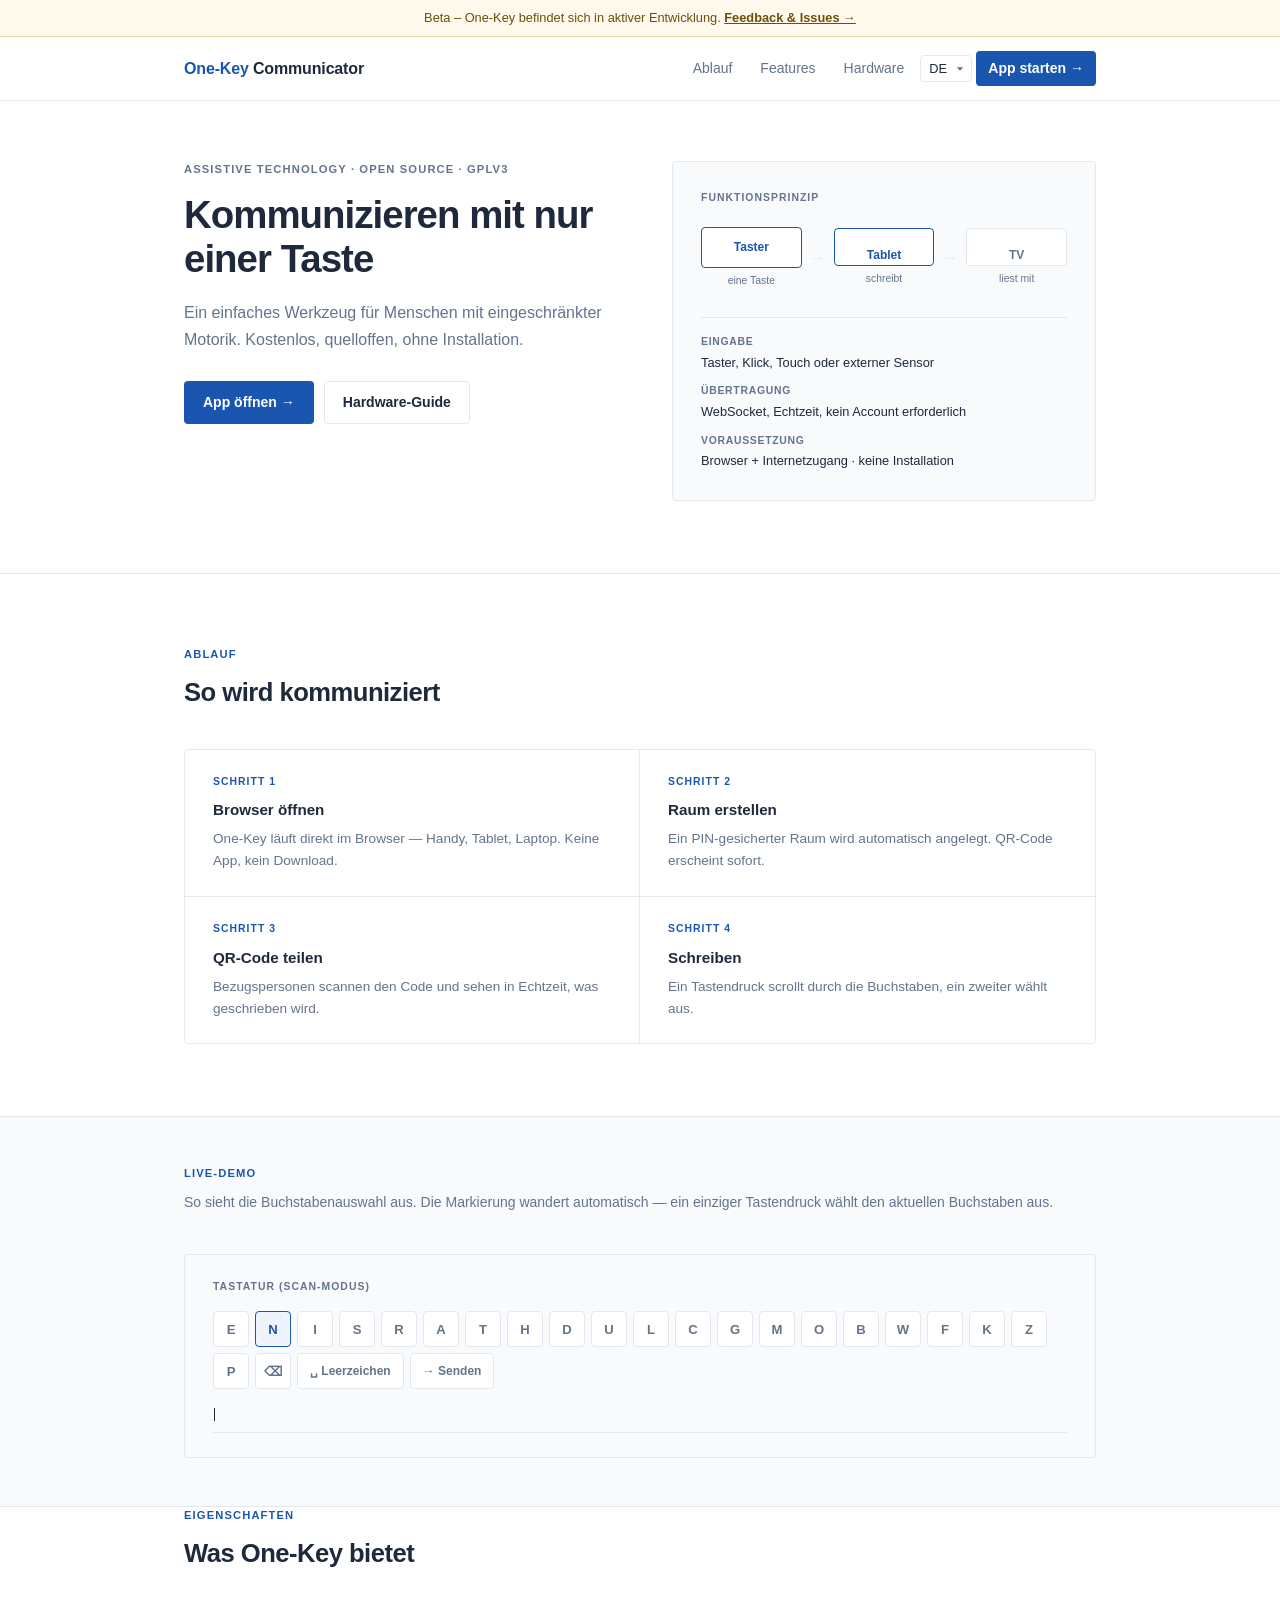
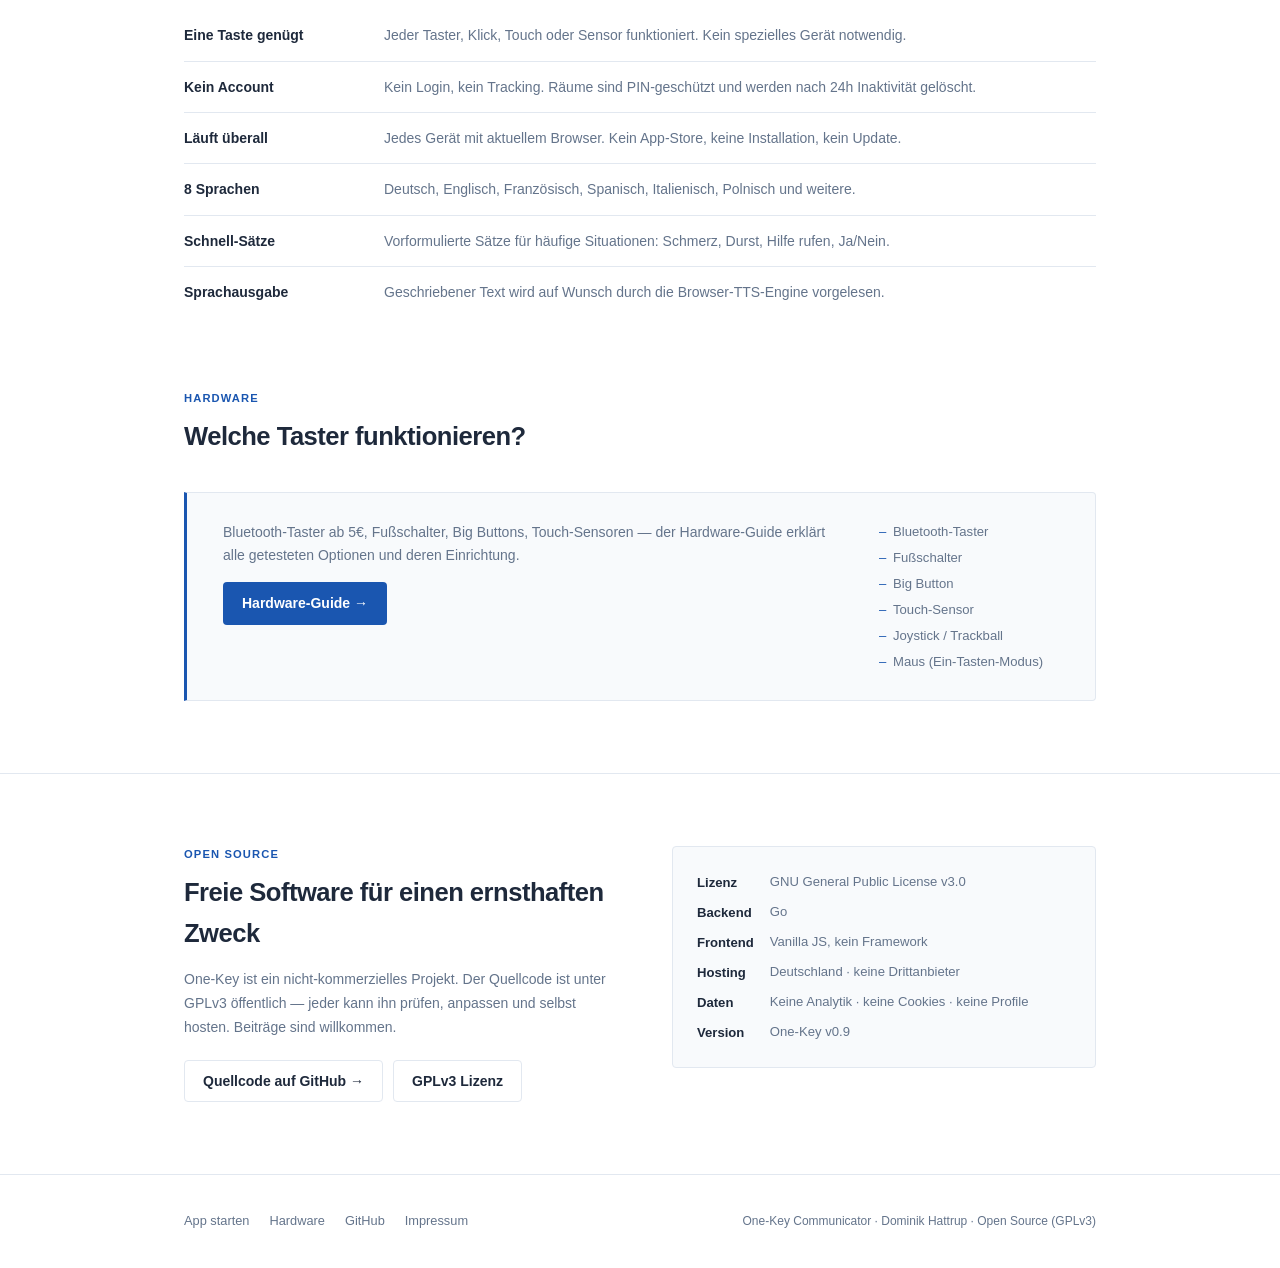
==== web/landing/index.html @ ca1ca75e "landing: add cycling device nodes in schematic + scan keyboard demo animation" ====
<!DOCTYPE html>
<html lang="de">
<head>
    <meta charset="UTF-8">
    <meta name="viewport" content="width=device-width, initial-scale=1.0">
    <title>One-Key Communicator — Kommunizieren mit einer Taste</title>
    <meta name="description" content="Kostenloses, quelloffenes Kommunikationstool für Menschen mit eingeschränkter Motorik. Keine Installation, kein Account — einfach öffnen und schreiben.">
    <link rel="icon" href="data:image/svg+xml,<svg xmlns='http://www.w3.org/2000/svg' viewBox='0 0 100 100'><text y='.9em' font-size='90'>⌨️</text></svg>">
    <style>
        * { margin: 0; padding: 0; box-sizing: border-box; }

        :root {
            --primary: #1a56b0;
            --text: #1e293b;
            --text-light: #64748b;
            --bg: #ffffff;
            --bg-soft: #f8fafc;
            --border: #e2e8f0;
            --radius: 4px;
        }

        body {
            font-family: -apple-system, BlinkMacSystemFont, "Segoe UI", Roboto, sans-serif;
            color: var(--text);
            background: var(--bg);
            line-height: 1.6;
            overflow-x: hidden;
        }

        .container {
            max-width: 960px;
            margin: 0 auto;
            padding: 0 24px;
        }

        /* ── Header ─────────────────────────────── */
        header {
            padding: 14px 0;
            border-bottom: 1px solid var(--border);
        }
        header .container {
            display: flex;
            justify-content: space-between;
            align-items: center;
        }
        .logo {
            font-size: 1rem;
            font-weight: 700;
            color: var(--text);
            text-decoration: none;
            letter-spacing: -0.01em;
        }
        .logo strong { color: var(--primary); }
        nav {
            display: flex;
            align-items: center;
            gap: 4px;
        }
        nav a {
            color: var(--text-light);
            text-decoration: none;
            padding: 6px 12px;
            font-size: 0.875rem;
            border-radius: var(--radius);
        }
        nav a:hover { color: var(--primary); }
        .nav-cta {
            background: var(--primary);
            color: white !important;
            font-weight: 600;
        }
        .nav-cta:hover { background: #1447a0; }

        /* ── Beta notice ─────────────────────────── */
        .beta-notice {
            background: #fef9ec;
            border-bottom: 1px solid #e8d5a0;
            padding: 8px 0;
            font-size: 0.8rem;
            color: #6b4f0a;
            text-align: center;
        }
        .beta-notice a { color: #6b4f0a; font-weight: 600; }

        /* ── Shared section elements ─────────────── */
        .section-label {
            font-size: 0.7rem;
            font-weight: 700;
            letter-spacing: 0.1em;
            text-transform: uppercase;
            color: var(--primary);
            margin-bottom: 8px;
        }
        .section-title {
            font-size: 1.6rem;
            font-weight: 700;
            letter-spacing: -0.02em;
            margin-bottom: 36px;
            color: var(--text);
        }
        .btn {
            display: inline-flex;
            align-items: center;
            gap: 6px;
            padding: 9px 18px;
            border-radius: var(--radius);
            text-decoration: none;
            font-size: 0.875rem;
            font-weight: 600;
            border: 1px solid transparent;
        }
        .btn-primary {
            background: var(--primary);
            color: white;
        }
        .btn-primary:hover { background: #1447a0; }
        .btn-secondary {
            color: var(--text);
            border-color: var(--border);
            background: var(--bg);
        }
        .btn-secondary:hover { border-color: var(--primary); color: var(--primary); }

        /* ── Hero ────────────────────────────────── */
        .hero {
            padding: 60px 0 72px;
            border-bottom: 1px solid var(--border);
        }
        .hero-layout {
            display: grid;
            grid-template-columns: 1fr 1fr;
            gap: 64px;
            align-items: start;
        }
        .hero-eyebrow {
            font-size: 0.7rem;
            font-weight: 700;
            letter-spacing: 0.1em;
            text-transform: uppercase;
            color: var(--text-light);
            margin-bottom: 14px;
        }
        .hero h1 {
            font-size: 2.4rem;
            font-weight: 700;
            line-height: 1.15;
            margin-bottom: 18px;
            letter-spacing: -0.025em;
            color: var(--text);
        }
        .hero p {
            font-size: 1rem;
            color: var(--text-light);
            margin-bottom: 28px;
            line-height: 1.7;
        }
        .hero-buttons {
            display: flex;
            gap: 10px;
            flex-wrap: wrap;
        }

        /* Schematic panel */
        .schematic {
            background: var(--bg-soft);
            border: 1px solid var(--border);
            border-radius: var(--radius);
            padding: 28px;
        }
        .schematic-title {
            font-size: 0.65rem;
            font-weight: 700;
            letter-spacing: 0.1em;
            text-transform: uppercase;
            color: var(--text-light);
            margin-bottom: 20px;
        }
        .schematic-flow {
            display: flex;
            align-items: center;
            gap: 8px;
            margin-bottom: 28px;
        }
        .schematic-node {
            flex: 1;
            text-align: center;
        }
        .schematic-box {
            border: 1px solid var(--border);
            border-radius: var(--radius);
            padding: 10px 6px;
            background: white;
            font-size: 0.75rem;
            font-weight: 600;
            color: var(--text-light);
        }
        .schematic-box.hi {
            border-color: var(--primary);
            color: var(--primary);
        }
        .schematic-sub {
            margin-top: 5px;
            font-size: 0.65rem;
            color: var(--text-light);
        }
        .schematic-arrow {
            color: var(--border);
            font-size: 1rem;
            flex-shrink: 0;
        }
        .schematic-spec {
            border-top: 1px solid var(--border);
            padding-top: 16px;
        }
        .schematic-spec dt {
            font-size: 0.65rem;
            font-weight: 700;
            text-transform: uppercase;
            letter-spacing: 0.07em;
            color: var(--text-light);
            margin-top: 10px;
        }
        .schematic-spec dt:first-child { margin-top: 0; }
        .schematic-spec dd {
            font-size: 0.8rem;
            color: var(--text);
            margin-top: 2px;
        }

        /* ── How it works ────────────────────────── */
        .how {
            padding: 72px 0;
            border-bottom: 1px solid var(--border);
        }
        .steps-list {
            border: 1px solid var(--border);
            border-radius: var(--radius);
            overflow: hidden;
            display: grid;
            grid-template-columns: 1fr 1fr;
        }
        .step-item {
            padding: 24px 28px;
            border-right: 1px solid var(--border);
            border-bottom: 1px solid var(--border);
        }
        .step-item:nth-child(2n) { border-right: none; }
        .step-item:nth-last-child(-n+2) { border-bottom: none; }
        .step-num {
            font-size: 0.65rem;
            font-weight: 700;
            letter-spacing: 0.1em;
            text-transform: uppercase;
            color: var(--primary);
            margin-bottom: 8px;
        }
        .step-item h3 {
            font-size: 0.95rem;
            font-weight: 700;
            margin-bottom: 6px;
        }
        .step-item p {
            font-size: 0.85rem;
            color: var(--text-light);
            line-height: 1.6;
        }

        /* ── Features ────────────────────────────── */
        .features {
            padding: 72px 0;
            border-bottom: 1px solid var(--border);
            background: var(--bg-soft);
        }
        .features-table {
            width: 100%;
            border-collapse: collapse;
            font-size: 0.875rem;
        }
        .features-table tr { border-bottom: 1px solid var(--border); }
        .features-table tr:last-child { border-bottom: none; }
        .features-table td {
            padding: 14px 0;
            vertical-align: top;
        }
        .features-table td:first-child {
            font-weight: 600;
            color: var(--text);
            width: 200px;
            padding-right: 24px;
        }
        .features-table td:last-child { color: var(--text-light); }

        /* ── Hardware ────────────────────────────── */
        .hardware-cta {
            padding: 72px 0;
            border-bottom: 1px solid var(--border);
        }
        .hardware-card {
            background: var(--bg-soft);
            border: 1px solid var(--border);
            border-left: 3px solid var(--primary);
            border-radius: 0 var(--radius) var(--radius) 0;
            padding: 28px 36px;
            display: flex;
            align-items: flex-start;
            gap: 48px;
        }
        .hardware-content { flex: 1; }
        .hardware-content p {
            color: var(--text-light);
            font-size: 0.875rem;
            margin-bottom: 16px;
            line-height: 1.6;
        }
        .hardware-devices {
            display: flex;
            flex-direction: column;
            gap: 5px;
            min-width: 180px;
        }
        .hardware-device-item {
            font-size: 0.82rem;
            color: var(--text-light);
            padding-left: 14px;
            position: relative;
        }
        .hardware-device-item::before {
            content: '–';
            position: absolute;
            left: 0;
            color: var(--primary);
        }

        /* ── OSS ─────────────────────────────────── */
        .oss {
            padding: 72px 0;
            border-bottom: 1px solid var(--border);
        }
        .oss-layout {
            display: grid;
            grid-template-columns: 1fr 1fr;
            gap: 64px;
            align-items: start;
        }
        .oss h2 {
            font-size: 1.6rem;
            font-weight: 700;
            letter-spacing: -0.02em;
            margin-bottom: 14px;
        }
        .oss p {
            color: var(--text-light);
            font-size: 0.875rem;
            line-height: 1.7;
            margin-bottom: 20px;
        }
        .oss-links { display: flex; gap: 10px; flex-wrap: wrap; }
        .oss-spec {
            background: var(--bg-soft);
            border: 1px solid var(--border);
            border-radius: var(--radius);
            padding: 24px;
        }
        .oss-spec dl {
            display: grid;
            grid-template-columns: auto 1fr;
            gap: 8px 16px;
            font-size: 0.82rem;
        }
        .oss-spec dt {
            font-weight: 600;
            color: var(--text);
            padding-top: 1px;
        }
        .oss-spec dd { color: var(--text-light); }
        .oss-spec dd a { color: var(--primary); text-decoration: none; }

        /* ── Footer ──────────────────────────────── */
        footer {
            padding: 36px 0;
        }
        .footer-content {
            display: flex;
            justify-content: space-between;
            align-items: center;
            flex-wrap: wrap;
            gap: 16px;
        }
        .footer-links { display: flex; gap: 20px; flex-wrap: wrap; }
        .footer-links a {
            color: var(--text-light);
            text-decoration: none;
            font-size: 0.8rem;
        }
        .footer-links a:hover { color: var(--primary); }
        .footer-copy {
            color: var(--text-light);
            font-size: 0.75rem;
        }

        /* ── Lang select ─────────────────────────── */
        .lang-select select {
            appearance: none;
            background: transparent;
            border: 1px solid var(--border);
            padding: 5px 24px 5px 8px;
            border-radius: var(--radius);
            font-size: 0.8rem;
            color: var(--text);
            cursor: pointer;
            background-image: url("data:image/svg+xml,%3Csvg xmlns='http://www.w3.org/2000/svg' width='10' height='10' viewBox='0 0 12 12'%3E%3Cpath fill='%2364748b' d='M2 4l4 4 4-4'/%3E%3C/svg%3E");
            background-repeat: no-repeat;
            background-position: right 6px center;
        }

        /* ── Responsive ──────────────────────────── */
        @media (max-width: 768px) {
            .hero-layout { grid-template-columns: 1fr; gap: 36px; }
            .hero h1 { font-size: 1.9rem; }
            .steps-list { grid-template-columns: 1fr; }
            .step-item { border-right: none !important; border-bottom: 1px solid var(--border) !important; }
            .step-item:last-child { border-bottom: none !important; }
            .oss-layout { grid-template-columns: 1fr; gap: 32px; }
            .hardware-card { flex-direction: column; gap: 20px; }
            nav a:not(.nav-cta) { display: none; }
            .lang-select { display: none; }
        }
        @media (max-width: 480px) {
            .hero h1 { font-size: 1.6rem; }
            .section-title { font-size: 1.3rem; }
            .container { padding: 0 16px; }
            .footer-content { flex-direction: column; align-items: flex-start; }
            .features-table td:first-child { width: 140px; }
        }
        /* ── Schematic cycling nodes ─────────────── */
        .schematic-cycle {
            position: relative;
            overflow: hidden;
        }
        .schematic-cycle-track {
            display: flex;
            flex-direction: column;
            /* shifted by JS */
            transition: transform 0.35s cubic-bezier(0.4, 0, 0.2, 1);
        }
        .schematic-cycle-item {
            padding: 10px 6px;
            font-size: 0.75rem;
            font-weight: 600;
            white-space: nowrap;
            text-align: center;
            line-height: 1;
        }

        /* ── Scan demo ───────────────────────────── */
        .scan-demo {
            margin-top: 40px;
            border: 1px solid var(--border);
            border-radius: var(--radius);
            background: var(--bg-soft);
            padding: 24px 28px;
        }
        .scan-demo-label {
            font-size: 0.65rem;
            font-weight: 700;
            letter-spacing: 0.1em;
            text-transform: uppercase;
            color: var(--text-light);
            margin-bottom: 16px;
        }
        .scan-demo-keyboard {
            display: flex;
            gap: 6px;
            flex-wrap: wrap;
            margin-bottom: 14px;
        }
        .sdk {
            border: 1px solid var(--border);
            border-radius: var(--radius);
            width: 36px;
            height: 36px;
            display: flex;
            align-items: center;
            justify-content: center;
            font-size: 0.82rem;
            font-weight: 600;
            color: var(--text-light);
            background: white;
            transition: border-color 0.15s, color 0.15s, background 0.15s;
        }
        .sdk.active {
            border-color: var(--primary);
            color: var(--primary);
            background: #eef3fc;
        }
        .sdk.selected {
            border-color: var(--primary);
            background: var(--primary);
            color: white;
        }
        .sdk.wide {
            width: auto;
            padding: 0 12px;
            font-size: 0.75rem;
        }
        .scan-demo-output {
            font-family: "SF Mono", "Fira Code", monospace;
            font-size: 0.9rem;
            color: var(--text);
            min-height: 1.4em;
            border-bottom: 1px solid var(--border);
            padding-bottom: 6px;
        }
        .scan-cursor {
            display: inline-block;
            width: 1px;
            height: 0.9em;
            background: var(--text);
            margin-left: 1px;
            vertical-align: middle;
            animation: blink 1s step-end infinite;
        }
        @keyframes blink {
            0%, 100% { opacity: 1; }
            50% { opacity: 0; }
        }

        @media (prefers-reduced-motion: reduce) {
            *, *::before, *::after {
                animation-duration: 0.01ms !important;
                animation-iteration-count: 1 !important;
                transition-duration: 0.01ms !important;
            }
            .schematic-cycle-track { transition: none; }
        }
    </style>
</head>
<body>

<div class="beta-notice">
    Beta &ndash; One-Key befindet sich in aktiver Entwicklung. <a href="https://github.com/httrp/one-key-communicator/issues" target="_blank">Feedback &amp; Issues →</a>
</div>

<header>
    <div class="container">
        <a href="/" class="logo"><strong>One-Key</strong> Communicator</a>
        <nav>
            <a href="#how">Ablauf</a>
            <a href="#features">Features</a>
            <a href="/hardware">Hardware</a>
            <div class="lang-select">
                <select id="langSwitch" onchange="switchLang(this.value)">
                    <option value="de" selected>DE</option>
                    <option value="en">EN</option>
                    <option value="fr">FR</option>
                    <option value="es">ES</option>
                </select>
            </div>
            <a href="/app" class="nav-cta">App starten →</a>
        </nav>
    </div>
</header>

<section class="hero">
    <div class="container">
        <div class="hero-layout">
            <div>
                <div class="hero-eyebrow">Assistive Technology · Open Source · GPLv3</div>
                <h1 data-i18n="hero_title">Kommunizieren mit nur einer Taste</h1>
                <p data-i18n="hero_subtitle">Ein einfaches Werkzeug für Menschen mit eingeschränkter Motorik. Kostenlos, quelloffen, ohne Installation.</p>
                <div class="hero-buttons">
                    <a href="/app" class="btn btn-primary" data-i18n="hero_cta">App öffnen →</a>
                    <a href="/hardware" class="btn btn-secondary" data-i18n="hero_hardware">Hardware-Guide</a>
                </div>
            </div>
            <div class="schematic" aria-hidden="true">
                <div class="schematic-title">Funktionsprinzip</div>
                <div class="schematic-flow">
                    <div class="schematic-node">
                        <div class="schematic-box hi">Taster</div>
                        <div class="schematic-sub">eine Taste</div>
                    </div>
                    <div class="schematic-arrow">→</div>
                    <div class="schematic-node">
                        <!-- cycles: Tablet / Handy / Laptop / PC -->
                        <div class="schematic-box hi schematic-cycle" id="nodeWriter" style="height:38px;">
                            <div class="schematic-cycle-track" id="trackWriter">
                                <div class="schematic-cycle-item">Tablet</div>
                                <div class="schematic-cycle-item">Handy</div>
                                <div class="schematic-cycle-item">Laptop</div>
                                <div class="schematic-cycle-item">PC</div>
                            </div>
                        </div>
                        <div class="schematic-sub">schreibt</div>
                    </div>
                    <div class="schematic-arrow">&rarr;</div>
                    <div class="schematic-node">
                        <!-- cycles: TV / Laptop / Handy / Tablet -->
                        <div class="schematic-box schematic-cycle" id="nodeReader" style="height:38px;">
                            <div class="schematic-cycle-track" id="trackReader">
                                <div class="schematic-cycle-item">TV</div>
                                <div class="schematic-cycle-item">Laptop</div>
                                <div class="schematic-cycle-item">Handy</div>
                                <div class="schematic-cycle-item">Tablet</div>
                            </div>
                        </div>
                        <div class="schematic-sub">liest mit</div>
                    </div>
                </div>
                <dl class="schematic-spec">
                    <dt>Eingabe</dt>
                    <dd>Taster, Klick, Touch oder externer Sensor</dd>
                    <dt>Übertragung</dt>
                    <dd>WebSocket, Echtzeit, kein Account erforderlich</dd>
                    <dt>Voraussetzung</dt>
                    <dd>Browser + Internetzugang · keine Installation</dd>
                </dl>
            </div>
        </div>
    </div>
</section>

<section class="how" id="how">
    <div class="container">
        <div class="section-label">Ablauf</div>
        <h2 class="section-title" data-i18n="how_title">So wird kommuniziert</h2>
        <div class="steps-list">
            <div class="step-item">
                <div class="step-num">Schritt 1</div>
                <h3 data-i18n="step1_title">Browser öffnen</h3>
                <p data-i18n="step1_text">One-Key läuft direkt im Browser — Handy, Tablet, Laptop. Keine App, kein Download.</p>
            </div>
            <div class="step-item">
                <div class="step-num">Schritt 2</div>
                <h3 data-i18n="step2_title">Raum erstellen</h3>
                <p data-i18n="step2_text">Ein PIN-gesicherter Raum wird automatisch angelegt. QR-Code erscheint sofort.</p>
            </div>
            <div class="step-item">
                <div class="step-num">Schritt 3</div>
                <h3 data-i18n="step3_title">QR-Code teilen</h3>
                <p data-i18n="step3_text">Bezugspersonen scannen den Code und sehen in Echtzeit, was geschrieben wird.</p>
            </div>
            <div class="step-item">
                <div class="step-num">Schritt 4</div>
                <h3 data-i18n="step4_title">Schreiben</h3>
                <p data-i18n="step4_text">Ein Tastendruck scrollt durch die Buchstaben, ein zweiter wählt aus.</p>
            </div>
        </div>
    </div>
</section>

<!-- Scan demo -->
<section style="background: var(--bg-soft); border-bottom: 1px solid var(--border); padding: 48px 0;">
    <div class="container">
        <div class="section-label">Live-Demo</div>
        <p style="font-size:0.875rem; color:var(--text-light); margin-bottom:20px;">So sieht die Buchstabenauswahl aus. Die Markierung wandert automatisch &mdash; ein einziger Tastendruck w&auml;hlt den aktuellen Buchstaben aus.</p>
        <div class="scan-demo">
            <div class="scan-demo-label">Tastatur (Scan-Modus)</div>
            <div class="scan-demo-keyboard" id="demoKeyboard"></div>
            <div class="scan-demo-output" id="demoOutput"><span class="scan-cursor"></span></div>
        </div>
    </div>
</section>
    <div class="container">
        <div class="section-label">Eigenschaften</div>
        <h2 class="section-title" data-i18n="features_title">Was One-Key bietet</h2>
        <table class="features-table">
            <tbody>
                <tr>
                    <td data-i18n="f1_title">Eine Taste genügt</td>
                    <td data-i18n="f1_text">Jeder Taster, Klick, Touch oder Sensor funktioniert. Kein spezielles Gerät notwendig.</td>
                </tr>
                <tr>
                    <td data-i18n="f3_title">Kein Account</td>
                    <td data-i18n="f3_text">Kein Login, kein Tracking. Räume sind PIN-geschützt und werden nach 24h Inaktivität gelöscht.</td>
                </tr>
                <tr>
                    <td data-i18n="f2_title">Läuft überall</td>
                    <td data-i18n="f2_text">Jedes Gerät mit aktuellem Browser. Kein App-Store, keine Installation, kein Update.</td>
                </tr>
                <tr>
                    <td data-i18n="f4_title">8 Sprachen</td>
                    <td data-i18n="f4_text">Deutsch, Englisch, Französisch, Spanisch, Italienisch, Polnisch und weitere.</td>
                </tr>
                <tr>
                    <td data-i18n="f5_title">Schnell-Sätze</td>
                    <td data-i18n="f5_text">Vorformulierte Sätze für häufige Situationen: Schmerz, Durst, Hilfe rufen, Ja/Nein.</td>
                </tr>
                <tr>
                    <td data-i18n="f6_title">Sprachausgabe</td>
                    <td data-i18n="f6_text">Geschriebener Text wird auf Wunsch durch die Browser-TTS-Engine vorgelesen.</td>
                </tr>
            </tbody>
        </table>
    </div>
</section>

<section class="hardware-cta">
    <div class="container">
        <div class="section-label">Hardware</div>
        <h2 class="section-title" data-i18n="hw_title">Welche Taster funktionieren?</h2>
        <div class="hardware-card">
            <div class="hardware-content">
                <p data-i18n="hw_text">Bluetooth-Taster ab 5€, Fußschalter, Big Buttons, Touch-Sensoren — der Hardware-Guide erklärt alle getesteten Optionen und deren Einrichtung.</p>
                <a href="/hardware" class="btn btn-primary" data-i18n="hw_cta">Hardware-Guide →</a>
            </div>
            <div class="hardware-devices" aria-hidden="true">
                <div class="hardware-device-item">Bluetooth-Taster</div>
                <div class="hardware-device-item">Fußschalter</div>
                <div class="hardware-device-item">Big Button</div>
                <div class="hardware-device-item">Touch-Sensor</div>
                <div class="hardware-device-item">Joystick / Trackball</div>
                <div class="hardware-device-item">Maus (Ein-Tasten-Modus)</div>
            </div>
        </div>
    </div>
</section>

<section class="oss">
    <div class="container">
        <div class="oss-layout">
            <div>
                <div class="section-label">Open Source</div>
                <h2>Freie Software für einen ernsthaften Zweck</h2>
                <p data-i18n="oss_text">One-Key ist ein nicht-kommerzielles Projekt. Der Quellcode ist unter GPLv3 öffentlich — jeder kann ihn prüfen, anpassen und selbst hosten. Beiträge sind willkommen.</p>
                <div class="oss-links">
                    <a href="https://github.com/httrp/one-key-communicator" target="_blank" class="btn btn-secondary">Quellcode auf GitHub →</a>
                    <a href="https://github.com/httrp/one-key-communicator/blob/main/LICENSE" target="_blank" class="btn btn-secondary">GPLv3 Lizenz</a>
                </div>
            </div>
            <div class="oss-spec">
                <dl>
                    <dt>Lizenz</dt>
                    <dd>GNU General Public License v3.0</dd>
                    <dt>Backend</dt>
                    <dd>Go</dd>
                    <dt>Frontend</dt>
                    <dd>Vanilla JS, kein Framework</dd>
                    <dt>Hosting</dt>
                    <dd>Deutschland · keine Drittanbieter</dd>
                    <dt>Daten</dt>
                    <dd>Keine Analytik · keine Cookies · keine Profile</dd>
                    <dt>Version</dt>
                    <dd id="version-footer">One-Key v0.9</dd>
                </dl>
            </div>
        </div>
    </div>
</section>

<footer>
    <div class="container">
        <div class="footer-content">
            <div class="footer-links">
                <a href="/app">App starten</a>
                <a href="/hardware">Hardware</a>
                <a href="https://github.com/httrp/one-key-communicator" target="_blank">GitHub</a>
                <a href="/impressum">Impressum</a>
            </div>
            <div class="footer-copy">
                One-Key Communicator · Dominik Hattrup · Open Source (GPLv3)
            </div>
        </div>
    </div>
</footer>

<script>
// ── Translations ────────────────────────────────────────────────────────────
const translations = {
    de: {},
    en: {
        hero_title: "Communicate with just one key",
        hero_subtitle: "A simple tool for people with limited mobility. Free, open source, no installation required.",
        hero_cta: "Open app →",
        hero_hardware: "Hardware Guide",
        how_title: "How communication works",
        step1_title: "Open browser", step1_text: "One-Key runs directly in the browser — phone, tablet, laptop. No app, no download.",
        step2_title: "Create room", step2_text: "A PIN-secured room is created automatically. QR code appears immediately.",
        step3_title: "Share QR code", step3_text: "Family scans the code and sees in real time what is being written.",
        step4_title: "Write", step4_text: "One press scrolls through letters, a second press selects.",
        features_title: "What One-Key offers",
        f1_title: "One key is enough", f1_text: "Any button, click, touch or sensor works. No special device required.",
        f2_title: "Works everywhere", f2_text: "Any device with a modern browser. No app store, no installation, no updates.",
        f3_title: "No account", f3_text: "No login, no tracking. Rooms are PIN-protected and deleted after 24h of inactivity.",
        f4_title: "8 Languages", f4_text: "German, English, French, Spanish, Italian, Polish and more.",
        f5_title: "Quick phrases", f5_text: "Pre-written sentences for common situations: pain, thirst, call for help, yes/no.",
        f6_title: "Text-to-speech", f6_text: "Written text can be read aloud via the browser TTS engine.",
        hw_title: "Which buttons work?",
        hw_text: "Bluetooth buttons from €5, foot switches, big buttons, touch sensors — the hardware guide explains all tested options and how to set them up.",
        hw_cta: "Hardware Guide →",
        oss_text: "One-Key is a non-commercial project. The source code is publicly available under GPLv3 — anyone can review, adapt and self-host it. Contributions are welcome.",
    },
    fr: {
        hero_title: "Communiquer avec une seule touche",
        hero_subtitle: "Un outil simple pour les personnes à mobilité réduite. Gratuit, open source, sans installation.",
        hero_cta: "Ouvrir l'app →",
        hero_hardware: "Guide matériel",
        how_title: "Comment ça marche",
        step1_title: "Ouvrir le navigateur", step1_text: "One-Key fonctionne directement dans le navigateur. Pas d'app, pas de téléchargement.",
        step2_title: "Créer une salle", step2_text: "Une salle sécurisée par PIN est créée. Le QR code apparaît immédiatement.",
        step3_title: "Partager le QR code", step3_text: "La famille scanne le code et voit en temps réel ce qui est écrit.",
        step4_title: "Écrire", step4_text: "Une pression fait défiler les lettres, une deuxième sélectionne.",
        features_title: "Ce que propose One-Key",
        f1_title: "Une touche suffit", f1_text: "Tout bouton, clic, touch ou capteur fonctionne.",
        f2_title: "Fonctionne partout", f2_text: "Tout appareil avec navigateur moderne.",
        f3_title: "Sans compte", f3_text: "Pas de login, pas de tracking. Salles supprimées après 24h d'inactivité.",
        f4_title: "8 langues", f4_text: "Allemand, anglais, français, espagnol, italien, polonais et plus.",
        f5_title: "Phrases rapides", f5_text: "Phrases préformatées pour situations courantes.",
        f6_title: "Synthèse vocale", f6_text: "Le texte peut être lu à haute voix par le navigateur.",
        hw_title: "Quels boutons fonctionnent?",
        hw_text: "Boutons Bluetooth dès 5€, pédales, gros boutons, capteurs tactiles.",
        hw_cta: "Guide matériel →",
        oss_text: "One-Key est un projet non commercial sous GPLv3. Tout le monde peut examiner, adapter et héberger le code.",
    },
    es: {
        hero_title: "Comunicarse con una sola tecla",
        hero_subtitle: "Una herramienta sencilla para personas con movilidad reducida. Gratuita, open source, sin instalación.",
        hero_cta: "Abrir app →",
        hero_hardware: "Guía de hardware",
        how_title: "Cómo funciona",
        step1_title: "Abrir navegador", step1_text: "One-Key funciona directamente en el navegador. Sin app, sin descarga.",
        step2_title: "Crear sala", step2_text: "Se crea una sala con PIN automáticamente. El código QR aparece de inmediato.",
        step3_title: "Compartir QR", step3_text: "La familia escanea el código y ve en tiempo real lo que se escribe.",
        step4_title: "Escribir", step4_text: "Una pulsación desplaza las letras, una segunda selecciona.",
        features_title: "Qué ofrece One-Key",
        f1_title: "Una tecla basta", f1_text: "Cualquier botón, clic, touch o sensor funciona.",
        f2_title: "Funciona en todas partes", f2_text: "Cualquier dispositivo con navegador moderno.",
        f3_title: "Sin cuenta", f3_text: "Sin login, sin tracking. Salas eliminadas tras 24h de inactividad.",
        f4_title: "8 idiomas", f4_text: "Alemán, inglés, francés, español, italiano, polaco y más.",
        f5_title: "Frases rápidas", f5_text: "Frases preformatadas para situaciones comunes.",
        f6_title: "Texto a voz", f6_text: "El texto escrito puede leerse en voz alta.",
        hw_title: "¿Qué botones funcionan?",
        hw_text: "Botones Bluetooth desde 5€, pedales, botones grandes, sensores táctiles.",
        hw_cta: "Guía de hardware →",
        oss_text: "One-Key es un proyecto sin ánimo de lucro bajo GPLv3. Cualquiera puede revisar, adaptar y alojar el código.",
    }
};

function switchLang(lang) {
    const dict = translations[lang] || {};
    document.querySelectorAll('[data-i18n]').forEach(el => {
        const key = el.getAttribute('data-i18n');
        if (dict[key]) el.textContent = dict[key];
    });
    document.documentElement.lang = lang;
    localStorage.setItem('okc-lang', lang);
}

const savedLang = localStorage.getItem('okc-lang');
if (savedLang && savedLang !== 'de') {
    const sel = document.getElementById('langSwitch');
    if (sel) sel.value = savedLang;
    switchLang(savedLang);
}

// ── Version ──────────────────────────────────────────────────────────────────
fetch('/api/version').then(r => r.json()).then(d => {
    const el = document.getElementById('version-footer');
    if (el && d.version) el.textContent = 'One-Key ' + d.version;
}).catch(() => {});

// ── Schematic cycling nodes ───────────────────────────────────────────────────
// Each node shows a list of device types, scrolling vertically on a timer.
// The transition is a plain CSS transform — no bounce, no fade.
(function() {
    const itemH = 38; // px — must match .schematic-cycle height

    function initCycle(trackId, interval) {
        const track = document.getElementById(trackId);
        if (!track) return;
        const items = track.children;
        const count = items.length;
        let idx = 0;

        // Clone first item to the end for seamless wrap
        track.appendChild(items[0].cloneNode(true));
        track.style.transform = 'translateY(0)';

        setInterval(function() {
            idx++;
            track.style.transform = 'translateY(-' + (idx * itemH) + 'px)';
            // After last real item, silently reset to 0
            if (idx >= count) {
                setTimeout(function() {
                    track.style.transition = 'none';
                    track.style.transform = 'translateY(0)';
                    idx = 0;
                    // Re-enable transition after one frame
                    requestAnimationFrame(function() {
                        requestAnimationFrame(function() {
                            track.style.transition = '';
                        });
                    });
                }, 380); // slightly after the CSS transition ends (350ms)
            }
        }, interval);
    }

    initCycle('trackWriter', 2200);
    initCycle('trackReader', 2900); // slightly offset so they don't sync
})();

// ── Scan keyboard demo ────────────────────────────────────────────────────────
(function() {
    const keyboard = document.getElementById('demoKeyboard');
    const output   = document.getElementById('demoOutput');
    if (!keyboard || !output) return;

    const rows = [
        ['E','N','I','S','R','A','T'],
        ['H','D','U','L','C','G','M'],
        ['O','B','W','F','K','Z','P'],
        ['⌫', '␣ Leerzeichen', '→ Senden'],
    ];

    // Build keys
    const allKeys = [];
    rows.forEach(row => {
        row.forEach(ch => {
            const el = document.createElement('div');
            el.className = 'sdk' + (ch.length > 1 ? ' wide' : '');
            el.textContent = ch;
            keyboard.appendChild(el);
            allKeys.push({ el, ch });
        });
    });

    const demoWords = ['Hallo', 'Hilfe', 'Bitte', 'Danke'];
    let wordIdx = 0;
    let charIdx = 0; // which char we're targeting next
    let scanPos = 0; // current highlighted key index
    let typed   = '';
    let scanInterval;
    let selectTimeout;

    function renderOutput() {
        output.innerHTML = typed + '<span class="scan-cursor"></span>';
    }

    function targetKeyIndex() {
        const target = demoWords[wordIdx][charIdx];
        if (!target) return -1; // word done
        // find the key that matches (case-insensitive)
        return allKeys.findIndex(k => k.ch === target.toUpperCase());
    }

    function step() {
        // Highlight current key
        allKeys.forEach((k, i) => k.el.classList.toggle('active', i === scanPos));

        if (scanPos === targetKeyIndex()) {
            // "Press" the key
            clearInterval(scanInterval);
            allKeys[scanPos].el.classList.remove('active');
            allKeys[scanPos].el.classList.add('selected');
            typed += demoWords[wordIdx][charIdx];
            renderOutput();
            charIdx++;

            selectTimeout = setTimeout(() => {
                allKeys[scanPos].el.classList.remove('selected');
                if (charIdx >= demoWords[wordIdx].length) {
                    // Word complete — short pause, then clear and next word
                    setTimeout(() => {
                        typed = '';
                        renderOutput();
                        charIdx = 0;
                        wordIdx = (wordIdx + 1) % demoWords.length;
                        scanPos = 0;
                        startScan();
                    }, 1400);
                } else {
                    scanPos = 0;
                    startScan();
                }
            }, 300);
        } else {
            scanPos = (scanPos + 1) % allKeys.length;
        }
    }

    function startScan() {
        clearInterval(scanInterval);
        scanInterval = setInterval(step, 420);
    }

    renderOutput();
    // Small delay before starting so the page can settle
    setTimeout(startScan, 800);
})();
</script>

</body>
</html>
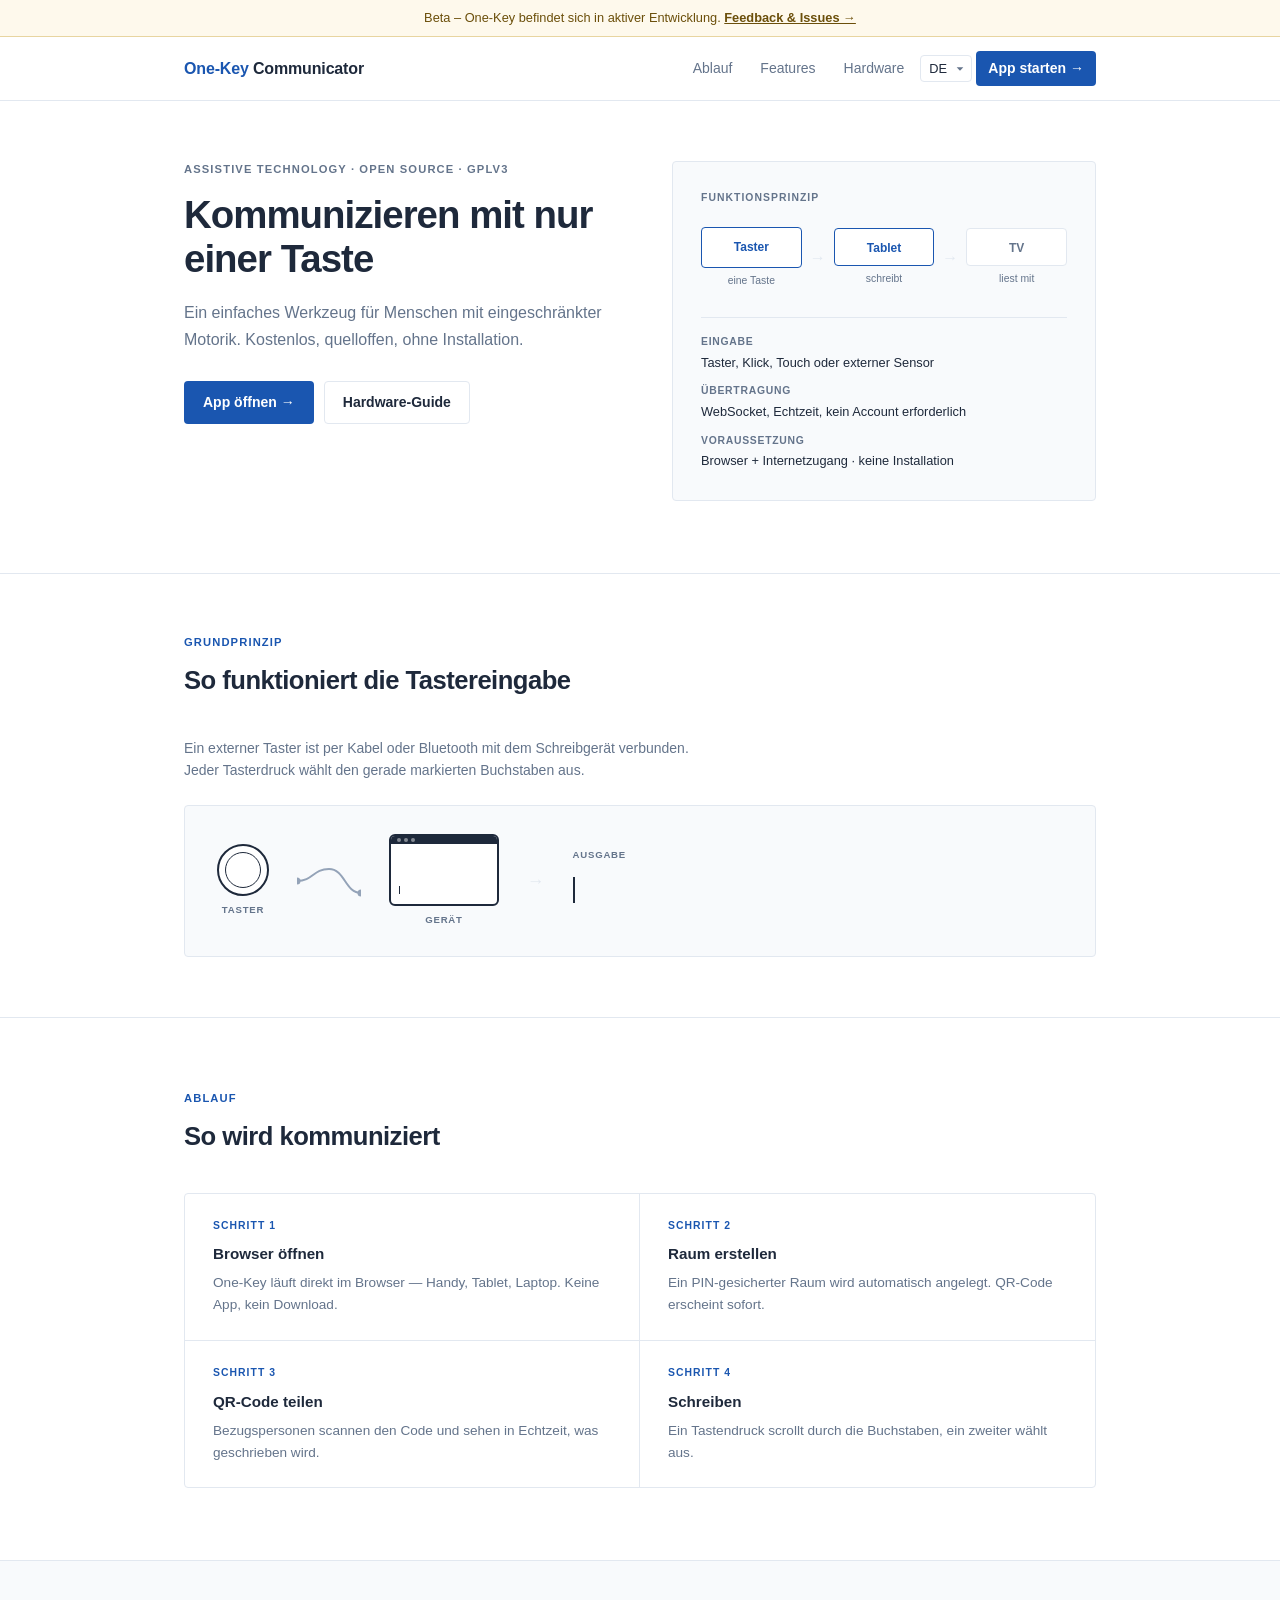
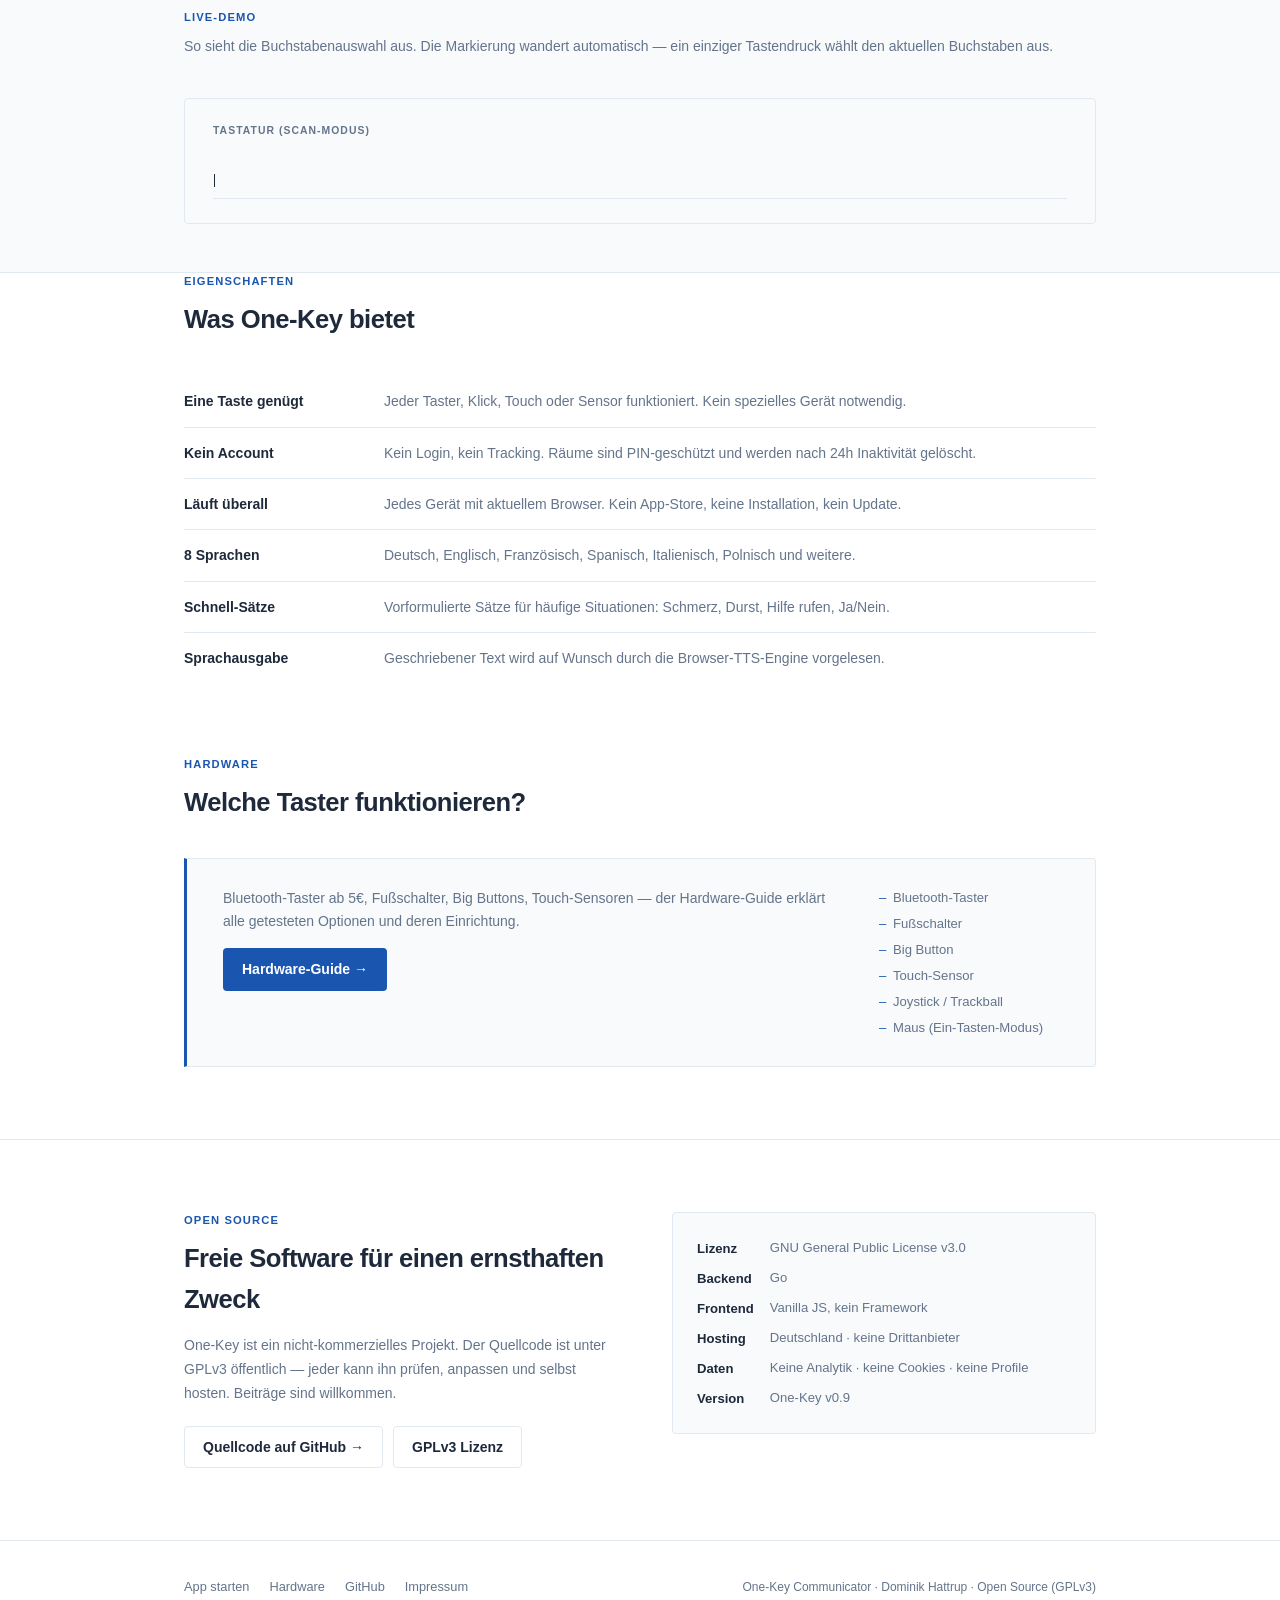
==== commit 7ae7dabf: "ux: fix cycling node centering, add Taster+Kabel demo, KB_MODE submenu - landing: fix .schematic-cyc" ====
--- a/web/landing/index.html
+++ b/web/landing/index.html
@@ -435,22 +435,147 @@
         /* ── Schematic cycling nodes ─────────────── */
         .schematic-cycle {
             position: relative;
+            height: 38px;        /* clips to exactly one item */
             overflow: hidden;
+            padding: 0;          /* override base .schematic-box padding */
         }
         .schematic-cycle-track {
             display: flex;
             flex-direction: column;
-            /* shifted by JS */
             transition: transform 0.35s cubic-bezier(0.4, 0, 0.2, 1);
         }
         .schematic-cycle-item {
-            padding: 10px 6px;
+            height: 38px;        /* must match itemH = 38 in JS */
+            display: flex;
+            align-items: center;
+            justify-content: center;
             font-size: 0.75rem;
             font-weight: 600;
             white-space: nowrap;
-            text-align: center;
-            line-height: 1;
-        }
+        }
+
+        /* ── Hallo demo ──────────────────────────── */
+        .hallo-demo {
+            border: 1px solid var(--border);
+            border-radius: var(--radius);
+            background: var(--bg-soft);
+            padding: 28px 32px;
+            display: flex;
+            align-items: center;
+            gap: 28px;
+        }
+        .hd-button-wrap, .hd-device-wrap {
+            display: flex;
+            flex-direction: column;
+            align-items: center;
+            gap: 6px;
+            flex-shrink: 0;
+        }
+        .hd-button {
+            width: 52px; height: 52px;
+            border-radius: 50%;
+            background: white;
+            border: 2px solid var(--text);
+            position: relative;
+        }
+        .hd-button-top {
+            position: absolute;
+            inset: 6px;
+            border-radius: 50%;
+            background: white;
+            border: 1.5px solid var(--text);
+            transition: background 0.12s, border-color 0.12s;
+        }
+        .hd-button.pressed .hd-button-top {
+            background: var(--primary);
+            border-color: var(--primary);
+        }
+        .hd-label {
+            font-size: 0.6rem;
+            font-weight: 700;
+            letter-spacing: 0.08em;
+            text-transform: uppercase;
+            color: var(--text-light);
+        }
+        .hd-cable { flex-shrink: 0; }
+        .hd-device {
+            width: 110px; height: 72px;
+            border: 2px solid var(--text);
+            border-radius: 6px;
+            background: white;
+            display: flex;
+            flex-direction: column;
+            overflow: hidden;
+        }
+        .hd-device-bar {
+            height: 8px;
+            background: var(--text);
+            display: flex; align-items: center;
+            padding: 0 6px; gap: 3px;
+        }
+        .hd-device-bar span {
+            width: 4px; height: 4px;
+            border-radius: 50%;
+            background: rgba(255,255,255,0.45);
+        }
+        .hd-device-screen {
+            flex: 1;
+            padding: 6px 8px;
+            display: flex;
+            flex-direction: column;
+            justify-content: space-between;
+        }
+        .hd-keys { display: flex; gap: 3px; }
+        .hd-key {
+            width: 14px; height: 14px;
+            border: 1px solid var(--border);
+            border-radius: 2px;
+            background: white;
+            display: flex; align-items: center; justify-content: center;
+            font-size: 0.48rem; font-weight: 700;
+            color: var(--text-light);
+            transition: border-color 0.1s, color 0.1s, background 0.1s;
+        }
+        .hd-key.active {
+            border-color: var(--primary);
+            color: var(--primary);
+            background: #eef3fc;
+        }
+        .hd-key.selected {
+            border-color: var(--primary);
+            background: var(--primary);
+            color: white;
+        }
+        .hd-screen-text {
+            font-family: "SF Mono", "Consolas", monospace;
+            font-size: 0.62rem;
+            color: var(--text);
+            min-height: 0.9em;
+        }
+        .hd-cursor {
+            display: inline-block;
+            width: 1px; height: 0.75em;
+            background: var(--text);
+            vertical-align: middle;
+            animation: blink 1s step-end infinite;
+        }
+        .hd-arrow { color: var(--border); font-size: 1.1rem; flex-shrink: 0; }
+        .hd-output-wrap {
+            display: flex; flex-direction: column; gap: 4px;
+        }
+        .hd-output-label {
+            font-size: 0.6rem; font-weight: 700;
+            letter-spacing: 0.08em; text-transform: uppercase;
+            color: var(--text-light);
+        }
+        .hd-output-text {
+            font-family: "SF Mono", "Consolas", monospace;
+            font-size: 1.9rem; font-weight: 700;
+            letter-spacing: 0.06em;
+            color: var(--text);
+            min-height: 2.3rem;
+        }
+        .hd-output-text .hd-cursor { width: 2px; height: 1.6rem; }
 
         /* ── Scan demo ───────────────────────────── */
         .scan-demo {
@@ -615,6 +740,40 @@
                     <dt>Voraussetzung</dt>
                     <dd>Browser + Internetzugang · keine Installation</dd>
                 </dl>
+            </div>
+        </div>
+    </div>
+</section>
+
+<section style="padding: 60px 0; border-bottom: 1px solid var(--border);">
+    <div class="container">
+        <div class="section-label">Grundprinzip</div>
+        <h2 class="section-title">So funktioniert die Tastereingabe</h2>
+        <p style="font-size:0.875rem; color:var(--text-light); margin-bottom:24px; max-width:540px;">Ein externer Taster ist per Kabel oder Bluetooth mit dem Schreibgerät verbunden. Jeder Tasterdruck wählt den gerade markierten Buchstaben aus.</p>
+        <div class="hallo-demo" id="halloDemoWrap">
+            <div class="hd-button-wrap">
+                <div class="hd-button" id="hdBtn"><div class="hd-button-top"></div></div>
+                <div class="hd-label">Taster</div>
+            </div>
+            <svg class="hd-cable" width="64" height="40" viewBox="0 0 64 40" fill="none" aria-hidden="true">
+                <path d="M0 20 C16 20 16 8 32 8 C48 8 48 32 64 32" stroke="#94a3b8" stroke-width="2" stroke-linecap="round" fill="none"/>
+                <circle cx="0" cy="20" r="3.5" fill="#94a3b8"/>
+                <circle cx="64" cy="32" r="3.5" fill="#94a3b8"/>
+            </svg>
+            <div class="hd-device-wrap">
+                <div class="hd-device">
+                    <div class="hd-device-bar"><span></span><span></span><span></span></div>
+                    <div class="hd-device-screen">
+                        <div class="hd-keys" id="hdKeys"></div>
+                        <div class="hd-screen-text" id="hdText"><span class="hd-cursor"></span></div>
+                    </div>
+                </div>
+                <div class="hd-label">Gerät</div>
+            </div>
+            <div class="hd-arrow">&rarr;</div>
+            <div class="hd-output-wrap">
+                <div class="hd-output-label">Ausgabe</div>
+                <div class="hd-output-text" id="hdOutput"><span class="hd-cursor"></span></div>
             </div>
         </div>
     </div>
@@ -984,9 +1143,91 @@
         scanInterval = setInterval(step, 420);
     }
 
+// ── Hallo button/cable/device demo ───────────────────────────────────────────
+(function() {
+    const btn      = document.getElementById('hdBtn');
+    const keysWrap = document.getElementById('hdKeys');
+    const hdText   = document.getElementById('hdText');
+    const hdOutput = document.getElementById('hdOutput');
+    if (!btn || !keysWrap) return;
+
+    // Small key grid: H A L O  (covers all letters in HALLO)
+    const keyLabels = ['H', 'A', 'L', 'O'];
+    keyLabels.forEach(ch => {
+        const el = document.createElement('div');
+        el.className = 'hd-key';
+        el.textContent = ch;
+        keysWrap.appendChild(el);
+    });
+    const keys = Array.from(keysWrap.querySelectorAll('.hd-key'));
+
+    const word = 'HALLO';
+    let charIdx = 0;   // which letter of HALLO we're typing next
+    let scanPos = 0;   // current scan highlight position
+    let typed   = '';
+    let timer;
+
+    function renderDevice() {
+        hdText.innerHTML = typed + '<span class="hd-cursor"></span>';
+    }
+    function renderOutput() {
+        hdOutput.innerHTML = typed + '<span class="hd-cursor"></span>';
+    }
+
+    function targetKey() {
+        return keyLabels.indexOf(word[charIdx]);
+    }
+
+    function pressButton() {
+        btn.classList.add('pressed');
+        setTimeout(() => btn.classList.remove('pressed'), 220);
+    }
+
+    function doStep() {
+        // Highlight current scan position
+        keys.forEach((k, i) => {
+            k.classList.remove('active', 'selected');
+            if (i === scanPos) k.classList.add('active');
+        });
+
+        if (scanPos === targetKey()) {
+            // Select this key
+            pressButton();
+            clearTimeout(timer);
+            keys[scanPos].classList.remove('active');
+            keys[scanPos].classList.add('selected');
+            typed += word[charIdx];
+            charIdx++;
+            renderDevice();
+            renderOutput();
+
+            timer = setTimeout(() => {
+                keys[scanPos].classList.remove('selected');
+                if (charIdx >= word.length) {
+                    // Word done — pause, then reset
+                    setTimeout(() => {
+                        typed = '';
+                        charIdx = 0;
+                        scanPos = 0;
+                        keys.forEach(k => k.classList.remove('active', 'selected'));
+                        renderDevice();
+                        renderOutput();
+                        timer = setTimeout(doStep, 600);
+                    }, 1600);
+                } else {
+                    scanPos = 0; // always restart scan from the beginning
+                    timer = setTimeout(doStep, 400);
+                }
+            }, 280);
+        } else {
+            scanPos = (scanPos + 1) % keys.length;
+            timer = setTimeout(doStep, 480);
+        }
+    }
+
+    renderDevice();
     renderOutput();
-    // Small delay before starting so the page can settle
-    setTimeout(startScan, 800);
+    timer = setTimeout(doStep, 900);
 })();
 </script>
 
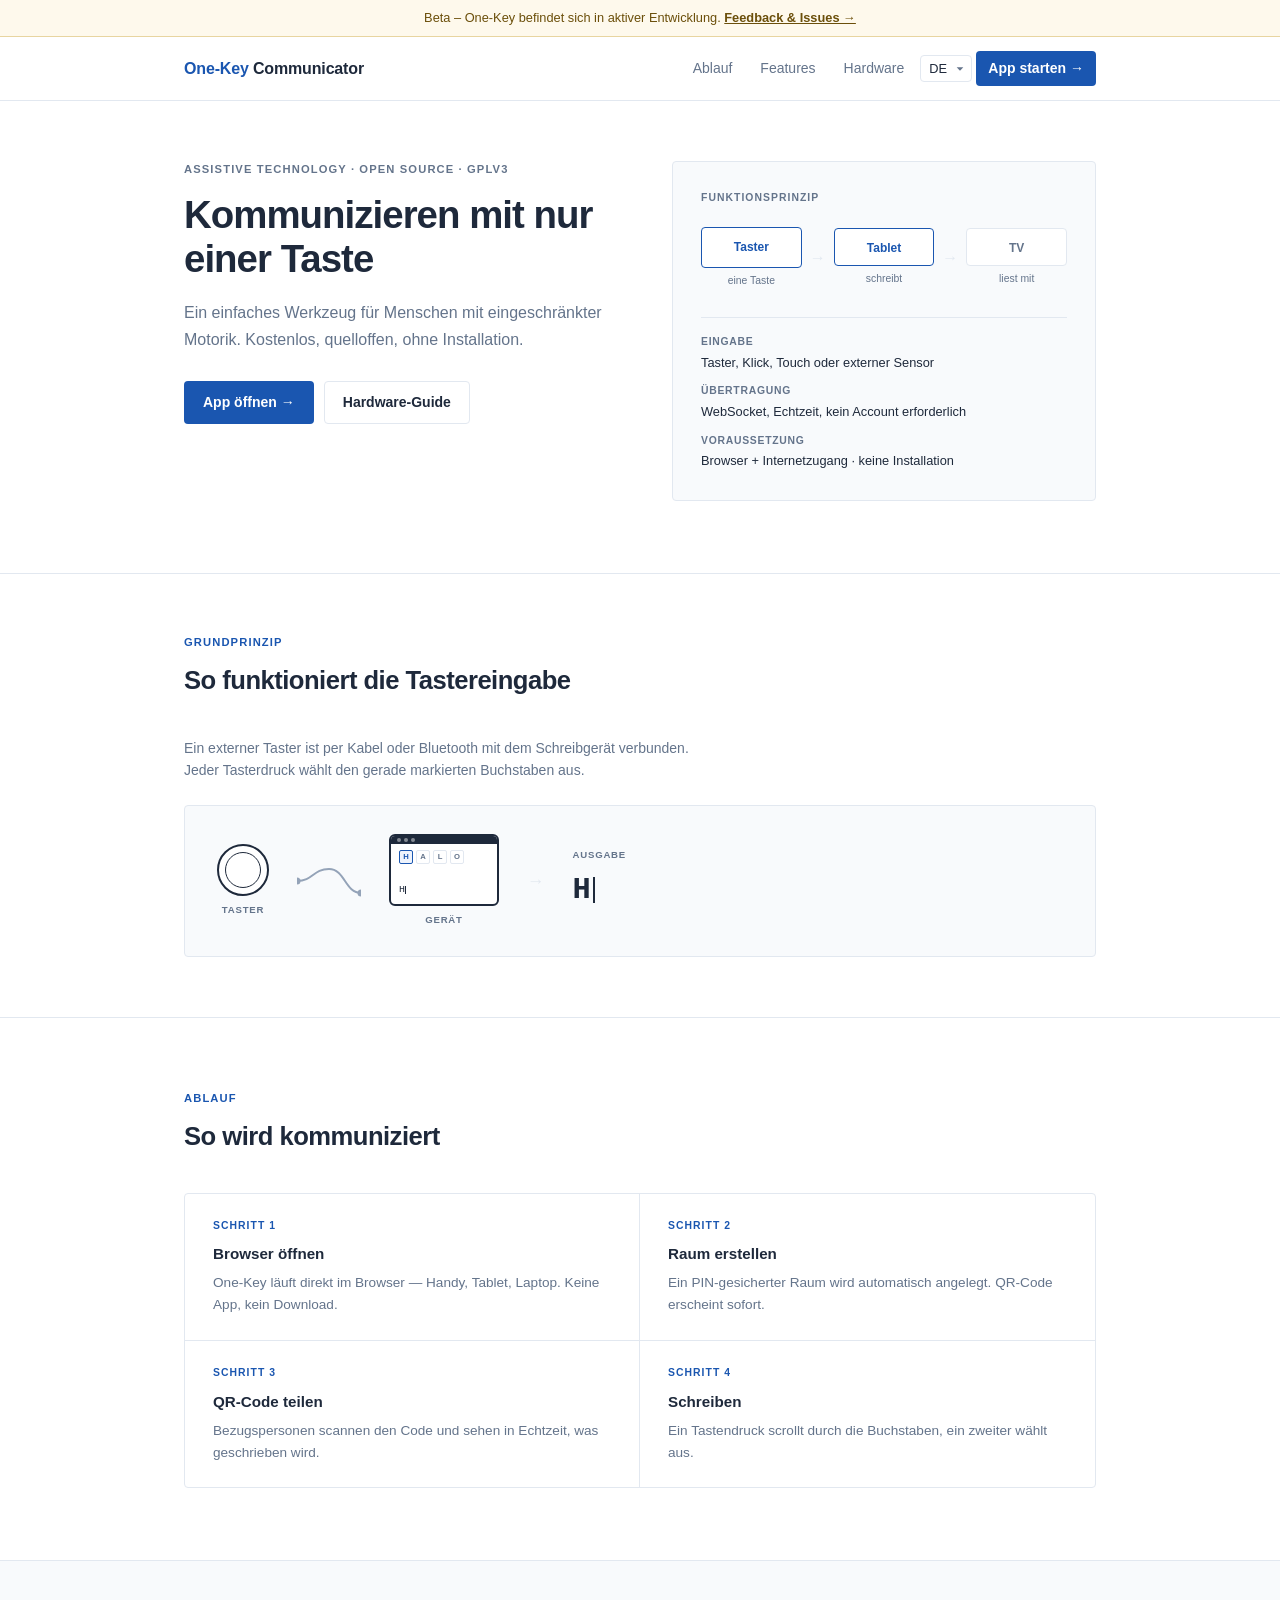
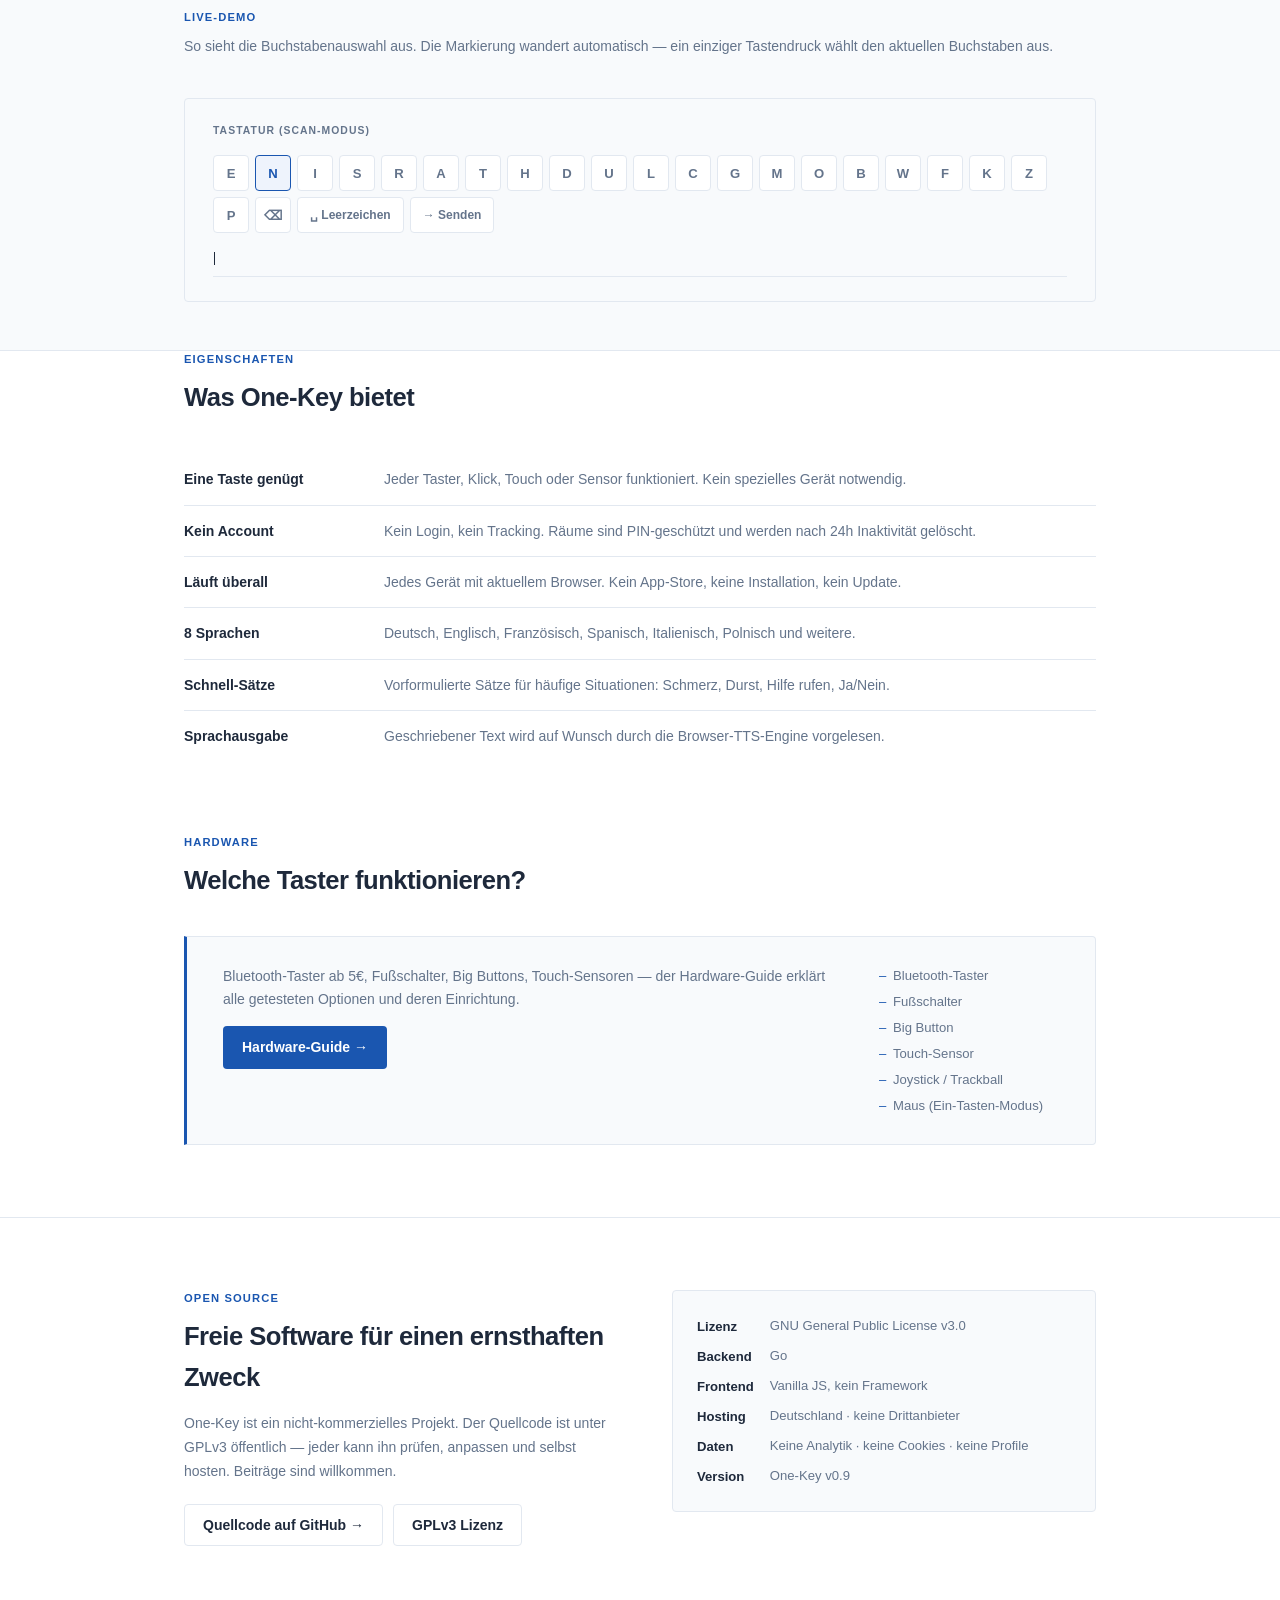
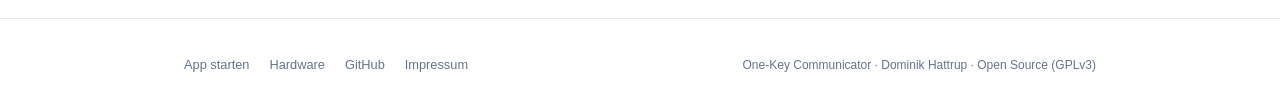
==== commit 85c76906: "fix: restore missing IIFE close + startScan call for scan demo" ====
--- a/web/landing/index.html
+++ b/web/landing/index.html
@@ -1143,6 +1143,10 @@
         scanInterval = setInterval(step, 420);
     }
 
+    renderOutput();
+    setTimeout(startScan, 800);
+})();
+
 // ── Hallo button/cable/device demo ───────────────────────────────────────────
 (function() {
     const btn      = document.getElementById('hdBtn');
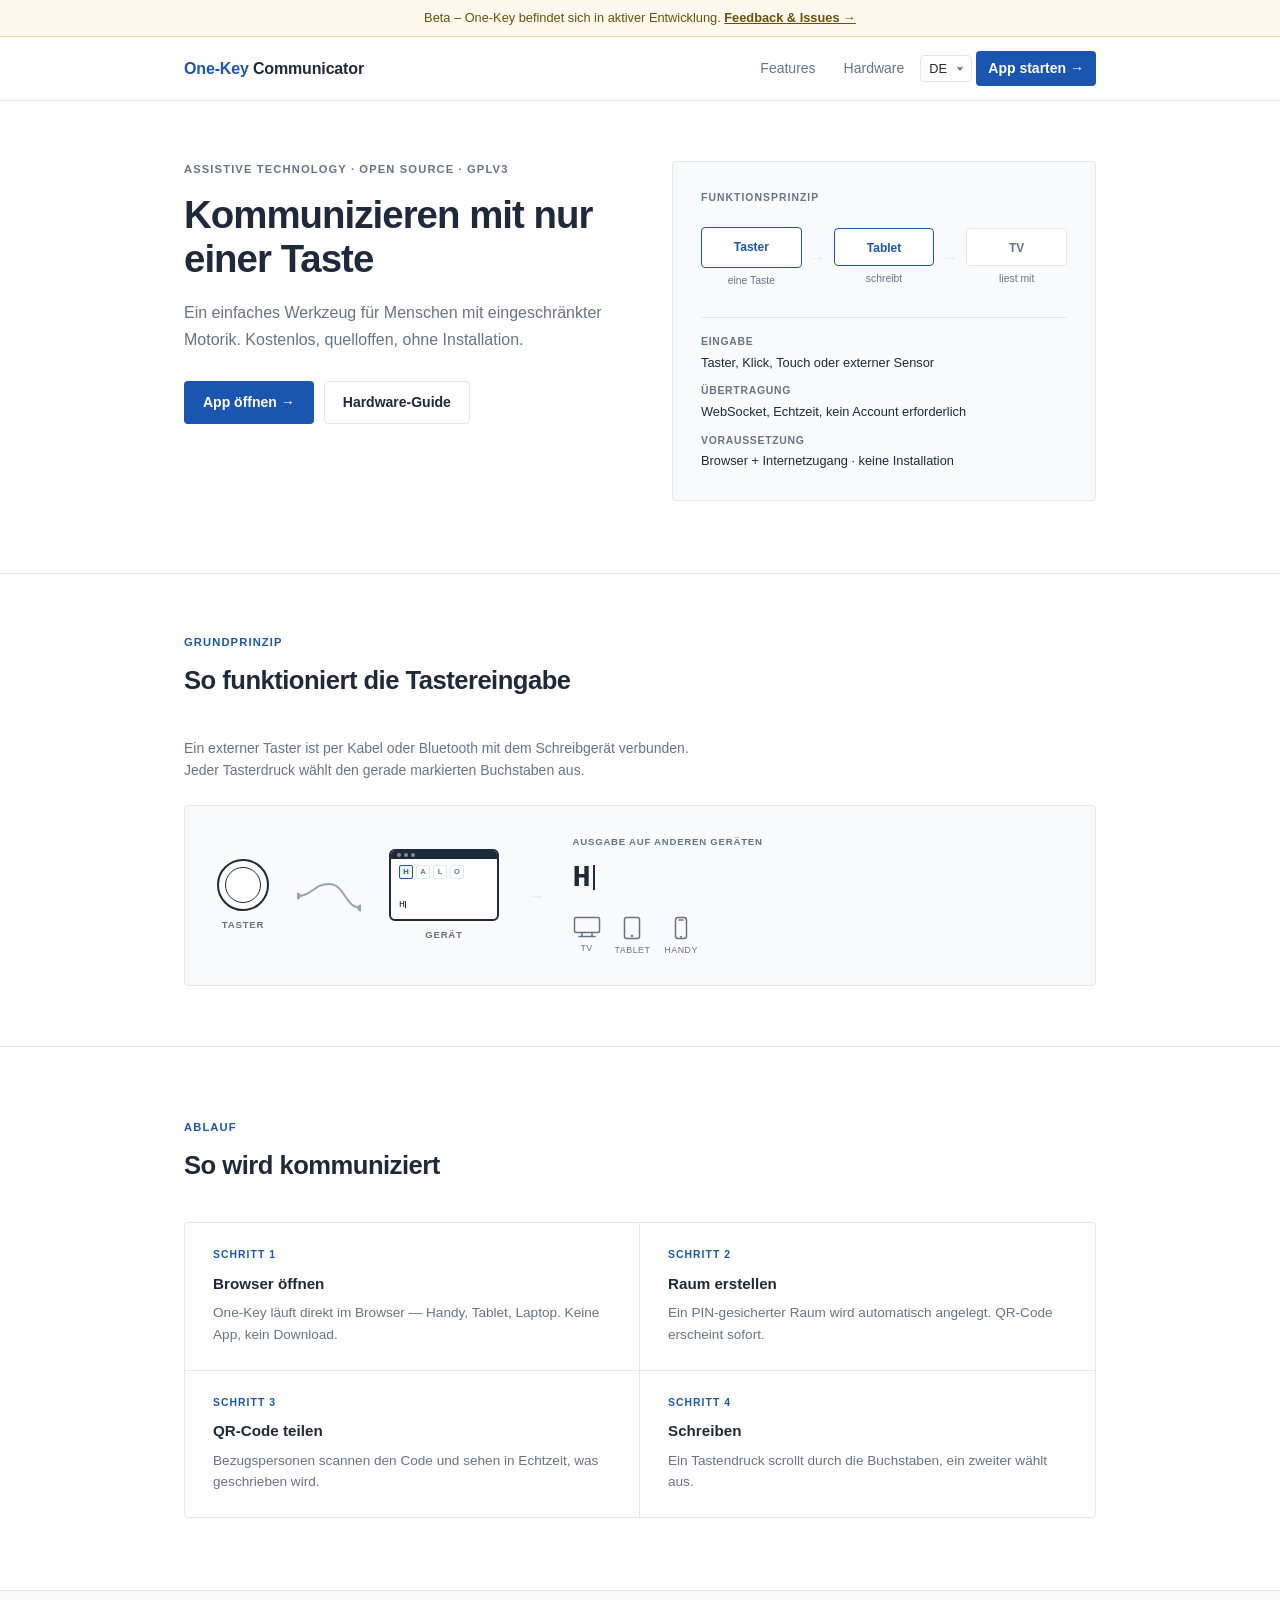
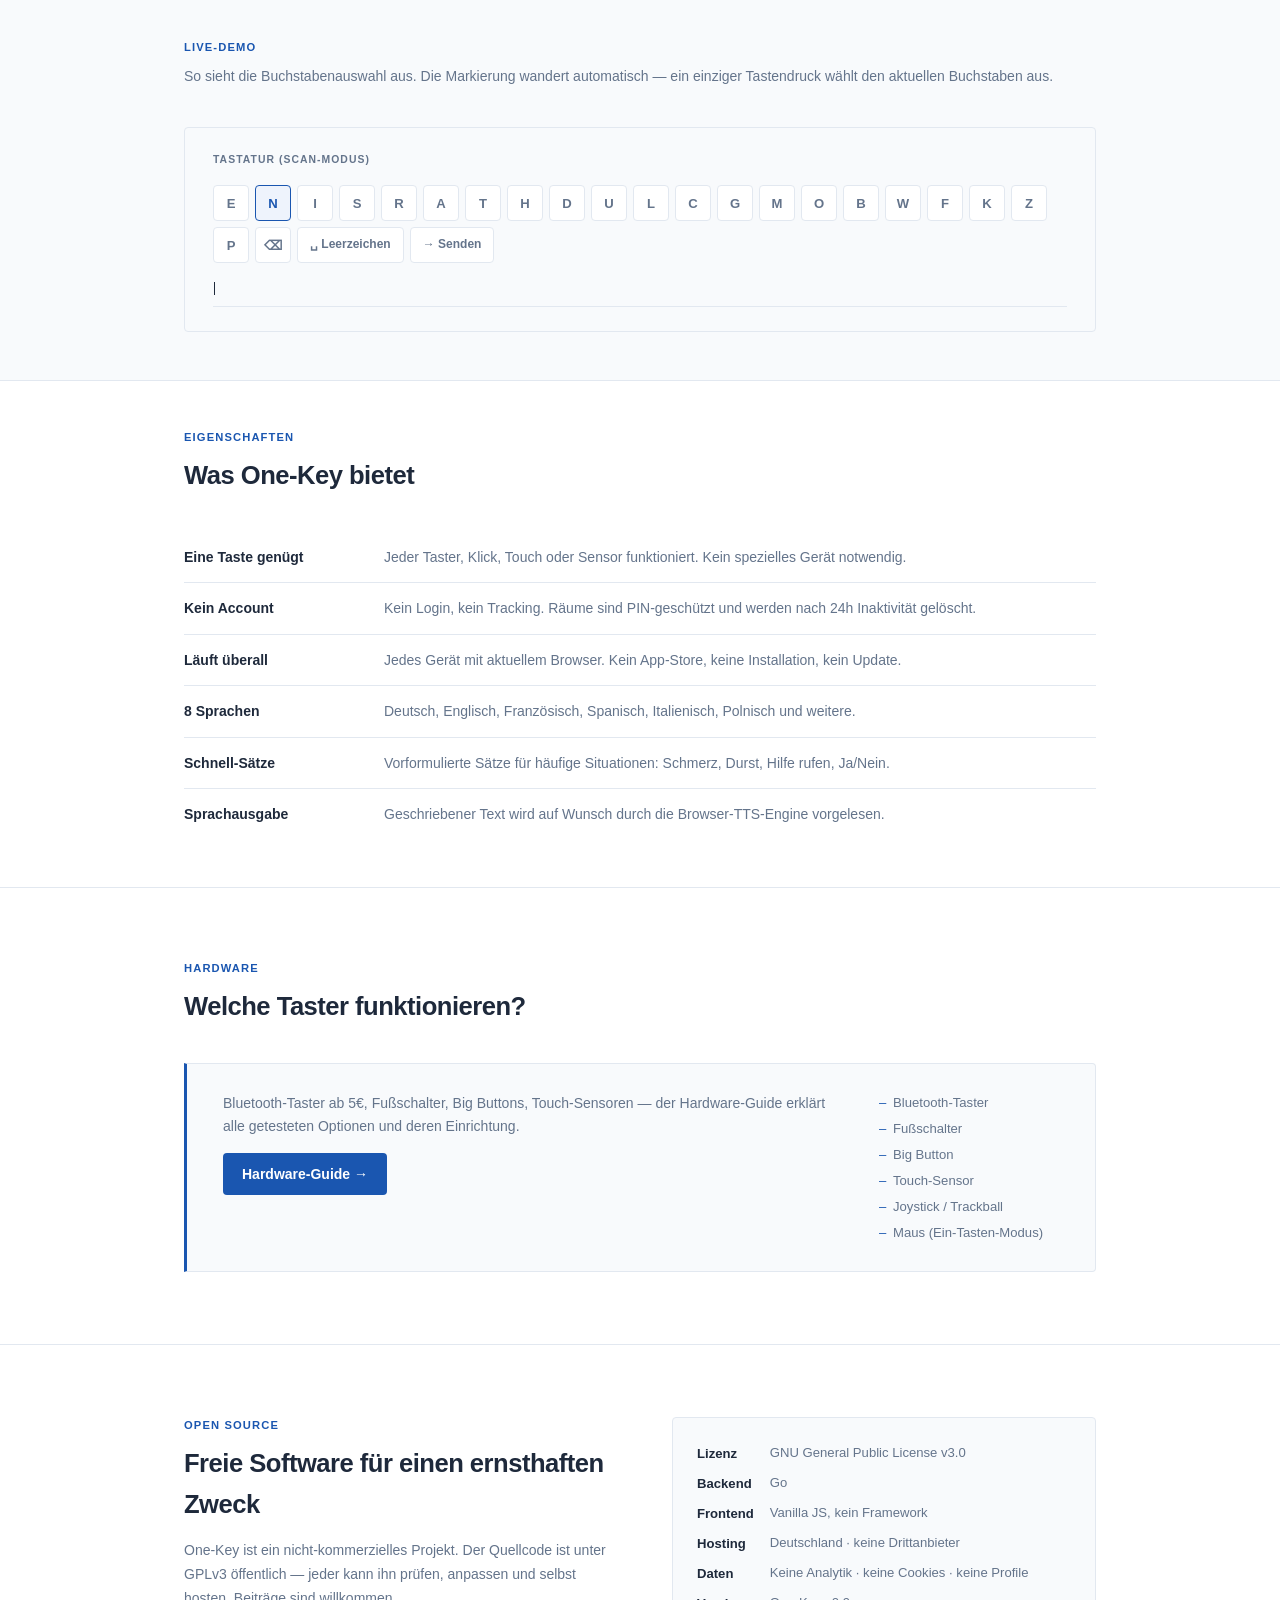
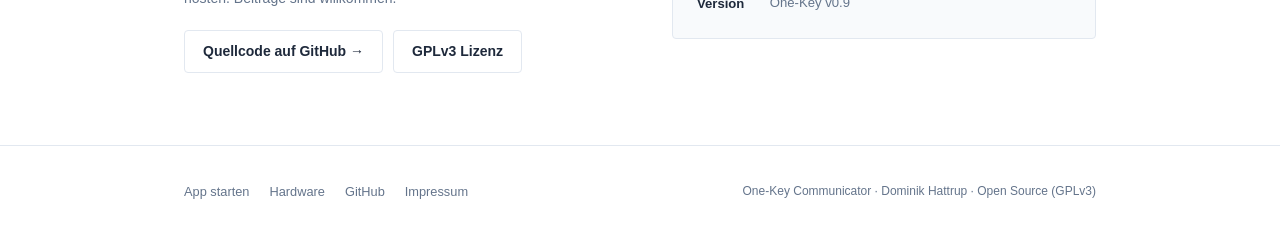
==== commit e2a84551: "ux: simplify nav, fix features anchor, add output devices to hallo demo - Remove 'Ablauf' from nav, " ====
--- a/web/landing/index.html
+++ b/web/landing/index.html
@@ -576,6 +576,17 @@
             min-height: 2.3rem;
         }
         .hd-output-text .hd-cursor { width: 2px; height: 1.6rem; }
+        .hd-out-devices {
+            display: flex; gap: 14px; margin-top: 10px;
+        }
+        .hd-out-device {
+            display: flex; flex-direction: column; align-items: center;
+            gap: 3px; color: var(--text-light);
+        }
+        .hd-out-device span {
+            font-size: 0.55rem; text-transform: uppercase;
+            letter-spacing: 0.06em;
+        }
 
         /* ── Scan demo ───────────────────────────── */
         .scan-demo {
@@ -670,7 +681,6 @@
     <div class="container">
         <a href="/" class="logo"><strong>One-Key</strong> Communicator</a>
         <nav>
-            <a href="#how">Ablauf</a>
             <a href="#features">Features</a>
             <a href="/hardware">Hardware</a>
             <div class="lang-select">
@@ -772,8 +782,22 @@
             </div>
             <div class="hd-arrow">&rarr;</div>
             <div class="hd-output-wrap">
-                <div class="hd-output-label">Ausgabe</div>
+                <div class="hd-output-label">Ausgabe auf anderen Geräten</div>
                 <div class="hd-output-text" id="hdOutput"><span class="hd-cursor"></span></div>
+                <div class="hd-out-devices">
+                    <div class="hd-out-device">
+                        <svg width="28" height="22" viewBox="0 0 28 22" fill="none" aria-hidden="true"><rect x="1.5" y="1.5" width="25" height="15" rx="1.5" stroke="currentColor" stroke-width="1.5"/><path d="M9 16.5L9 20.5M19 16.5L19 20.5M6 20.5L22 20.5" stroke="currentColor" stroke-width="1.5" stroke-linecap="round"/></svg>
+                        <span>TV</span>
+                    </div>
+                    <div class="hd-out-device">
+                        <svg width="18" height="24" viewBox="0 0 18 24" fill="none" aria-hidden="true"><rect x="1.5" y="1.5" width="15" height="21" rx="2" stroke="currentColor" stroke-width="1.5"/><circle cx="9" cy="20" r="1.2" fill="currentColor"/></svg>
+                        <span>Tablet</span>
+                    </div>
+                    <div class="hd-out-device">
+                        <svg width="14" height="24" viewBox="0 0 14 24" fill="none" aria-hidden="true"><rect x="1.5" y="1.5" width="11" height="21" rx="2.5" stroke="currentColor" stroke-width="1.5"/><line x1="5" y1="4" x2="9" y2="4" stroke="currentColor" stroke-width="1.5" stroke-linecap="round"/><circle cx="7" cy="21" r="1" fill="currentColor"/></svg>
+                        <span>Handy</span>
+                    </div>
+                </div>
             </div>
         </div>
     </div>
@@ -820,6 +844,8 @@
         </div>
     </div>
 </section>
+
+<section id="features" style="padding: 48px 0; border-bottom: 1px solid var(--border);">
     <div class="container">
         <div class="section-label">Eigenschaften</div>
         <h2 class="section-title" data-i18n="features_title">Was One-Key bietet</h2>
@@ -926,7 +952,28 @@
 <script>
 // ── Translations ────────────────────────────────────────────────────────────
 const translations = {
-    de: {},
+    de: {
+        hero_title: "Kommunizieren mit nur einer Taste",
+        hero_subtitle: "Ein einfaches Werkzeug für Menschen mit eingeschränkter Motorik. Kostenlos, quelloffen, ohne Installation.",
+        hero_cta: "App öffnen →",
+        hero_hardware: "Hardware-Guide",
+        how_title: "So wird kommuniziert",
+        step1_title: "Browser öffnen", step1_text: "One-Key läuft direkt im Browser — Handy, Tablet, Laptop. Keine App, kein Download.",
+        step2_title: "Raum erstellen", step2_text: "Ein PIN-gesicherter Raum wird automatisch angelegt. QR-Code erscheint sofort.",
+        step3_title: "QR-Code teilen", step3_text: "Bezugspersonen scannen den Code und sehen in Echtzeit, was geschrieben wird.",
+        step4_title: "Schreiben", step4_text: "Ein Tastendruck scrollt durch die Buchstaben, ein zweiter wählt aus.",
+        features_title: "Was One-Key bietet",
+        f1_title: "Eine Taste genügt", f1_text: "Jeder Taster, Klick, Touch oder Sensor funktioniert. Kein spezielles Gerät notwendig.",
+        f2_title: "Läuft überall", f2_text: "Jedes Gerät mit aktuellem Browser. Kein App-Store, keine Installation, kein Update.",
+        f3_title: "Kein Account", f3_text: "Kein Login, kein Tracking. Räume sind PIN-geschützt und werden nach 24h Inaktivität gelöscht.",
+        f4_title: "8 Sprachen", f4_text: "Deutsch, Englisch, Französisch, Spanisch, Italienisch, Polnisch und weitere.",
+        f5_title: "Schnell-Sätze", f5_text: "Vorformulierte Sätze für häufige Situationen: Schmerz, Durst, Hilfe rufen, Ja/Nein.",
+        f6_title: "Sprachausgabe", f6_text: "Geschriebener Text wird auf Wunsch durch die Browser-TTS-Engine vorgelesen.",
+        hw_title: "Welche Taster funktionieren?",
+        hw_text: "Bluetooth-Taster ab 5€, Fußschalter, Big Buttons, Touch-Sensoren — der Hardware-Guide erklärt alle getesteten Optionen und deren Einrichtung.",
+        hw_cta: "Hardware-Guide →",
+        oss_text: "One-Key ist ein nicht-kommerzielles Projekt. Der Quellcode ist unter GPLv3 öffentlich — jeder kann ihn prüfen, anpassen und selbst hosten. Beiträge sind willkommen.",
+    },
     en: {
         hero_title: "Communicate with just one key",
         hero_subtitle: "A simple tool for people with limited mobility. Free, open source, no installation required.",
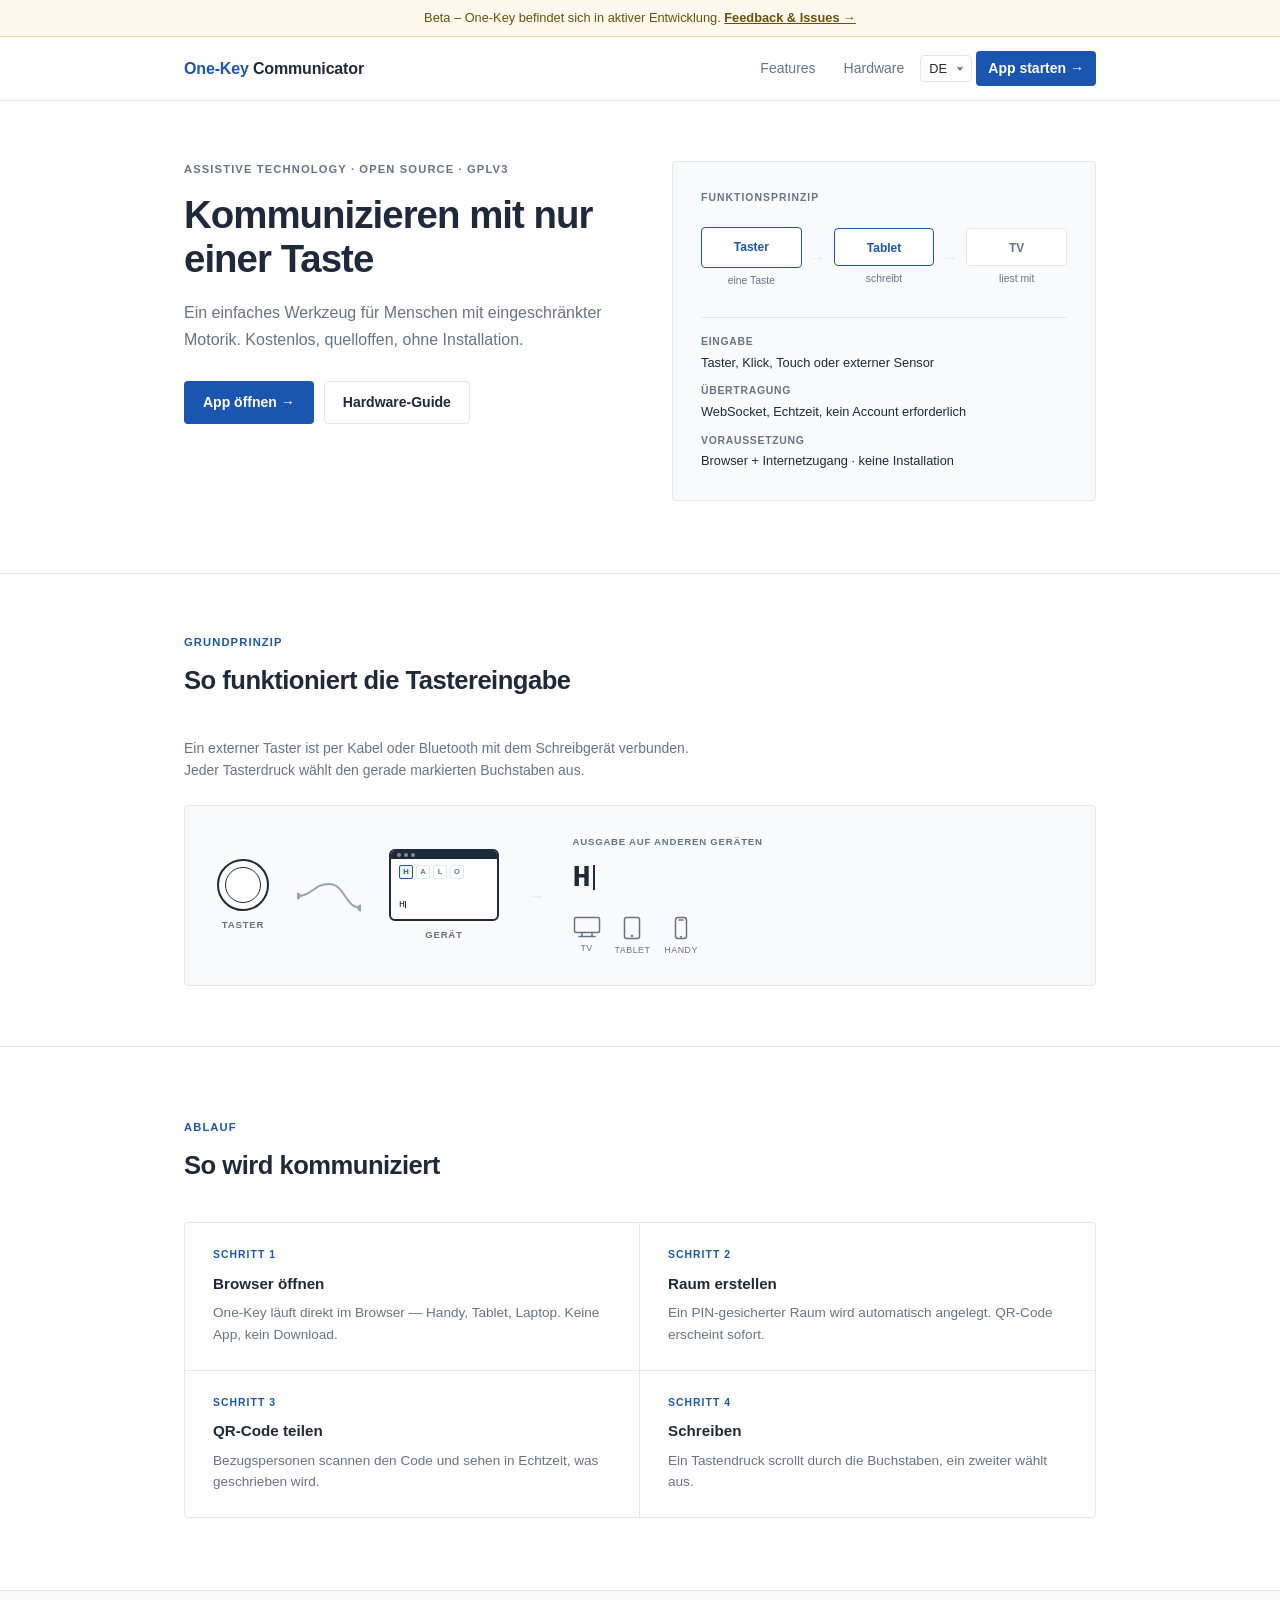
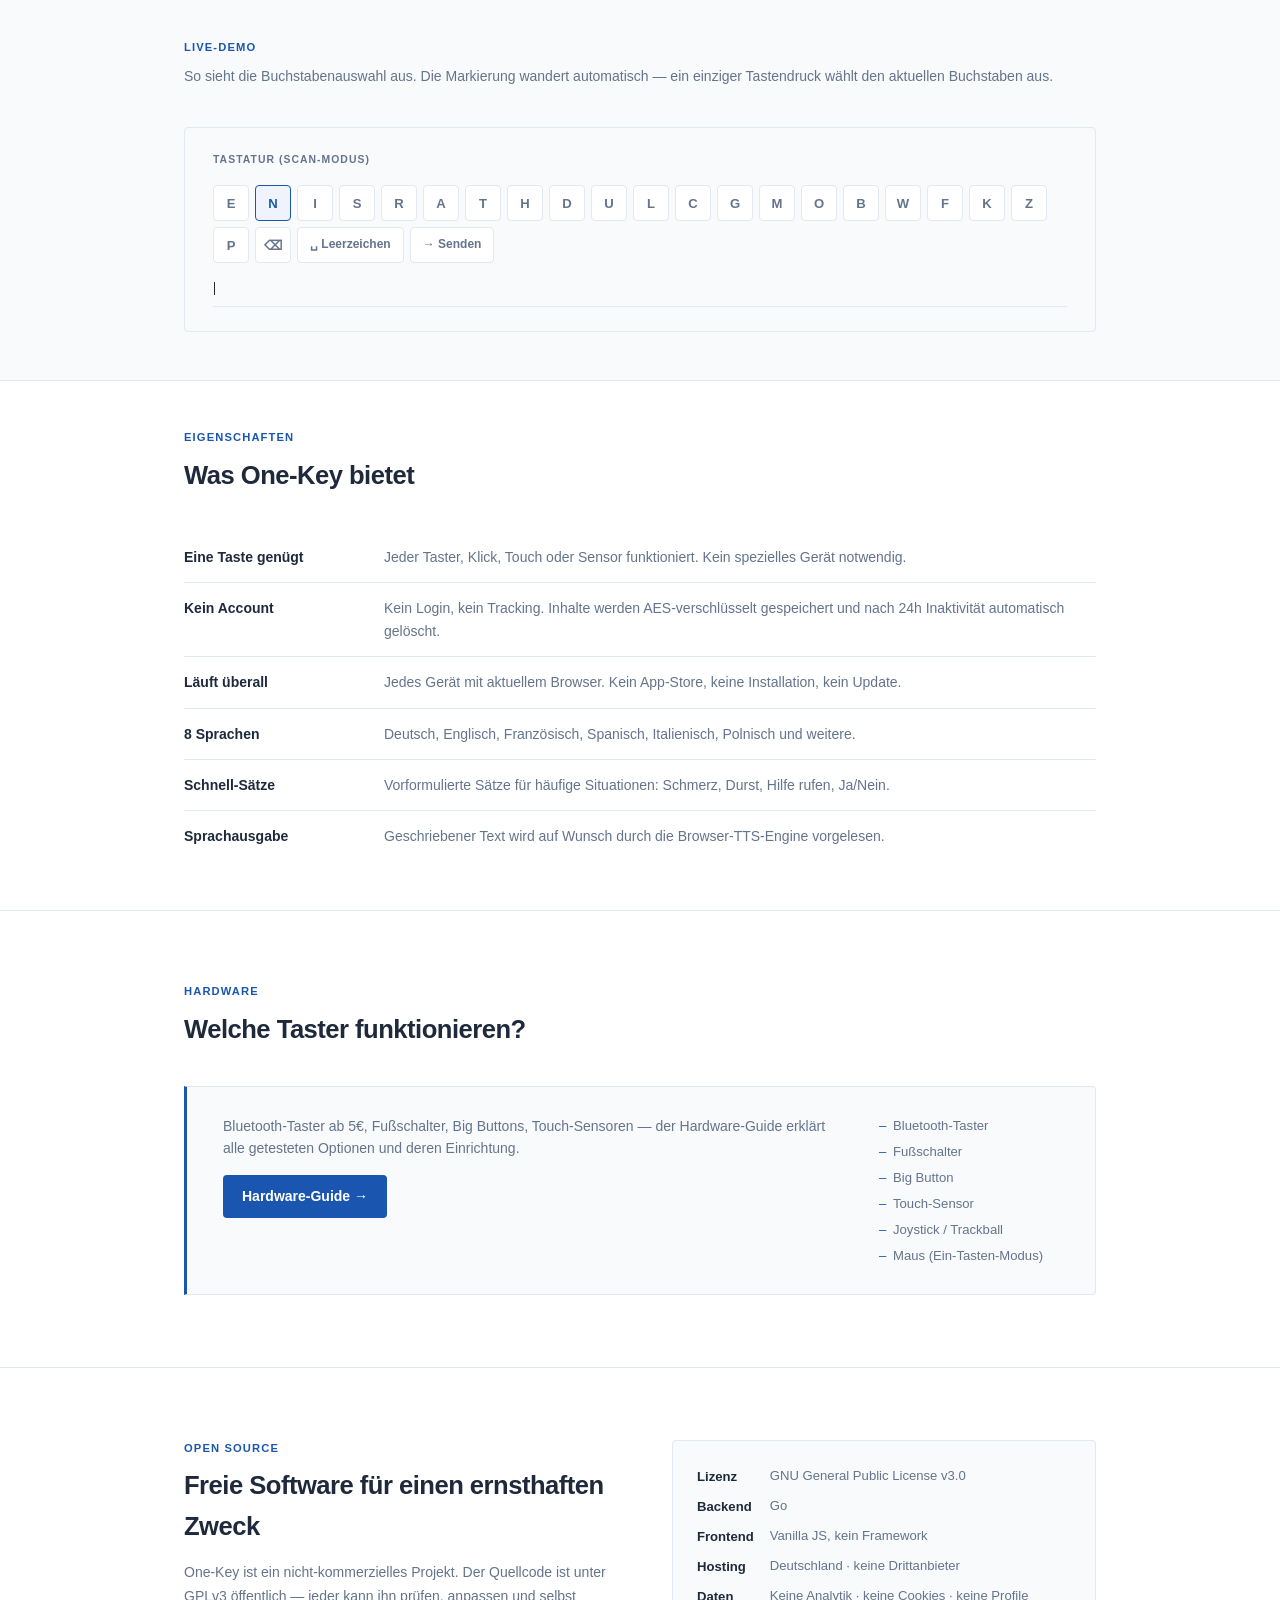
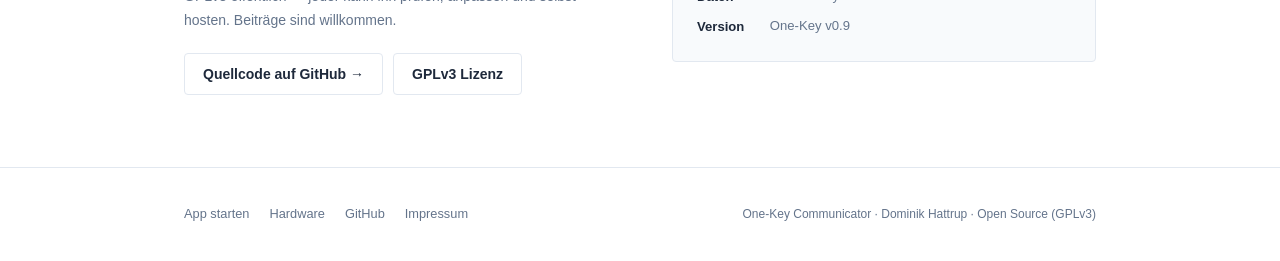
==== commit 03467df4: "security: AES-GCM text encryption, strict CORS, CSP header, stats token - Replace XOR obfuscation wi" ====
--- a/web/landing/index.html
+++ b/web/landing/index.html
@@ -5,6 +5,32 @@
     <meta name="viewport" content="width=device-width, initial-scale=1.0">
     <title>One-Key Communicator — Kommunizieren mit einer Taste</title>
     <meta name="description" content="Kostenloses, quelloffenes Kommunikationstool für Menschen mit eingeschränkter Motorik. Keine Installation, kein Account — einfach öffnen und schreiben.">
+    <link rel="canonical" href="https://one-key-communicator.com/">
+    <meta property="og:type" content="website">
+    <meta property="og:url" content="https://one-key-communicator.com/">
+    <meta property="og:title" content="One-Key Communicator — Kommunizieren mit einer Taste">
+    <meta property="og:description" content="Kostenloses, quelloffenes Kommunikationstool für Menschen mit eingeschränkter Motorik. Keine Installation, kein Account.">
+    <meta property="og:locale" content="de_DE">
+    <meta property="og:locale:alternate" content="en_US">
+    <meta name="twitter:card" content="summary">
+    <meta name="twitter:title" content="One-Key Communicator">
+    <meta name="twitter:description" content="Kommunizieren mit einer Taste — assistive Technologie, kostenlos und Open Source.">
+    <link rel="alternate" type="text/plain" title="LLM-readable summary" href="/llms.txt">
+    <script type="application/ld+json">
+    {
+      "@context": "https://schema.org",
+      "@type": "SoftwareApplication",
+      "name": "One-Key Communicator",
+      "description": "A free, open-source single-switch communication aid for people with motor impairments. One button is enough to compose and share text in real time.",
+      "url": "https://one-key-communicator.com",
+      "applicationCategory": "HealthApplication",
+      "operatingSystem": "Web Browser",
+      "offers": { "@type": "Offer", "price": "0", "priceCurrency": "EUR" },
+      "license": "https://www.gnu.org/licenses/gpl-3.0.html",
+      "codeRepository": "https://github.com/httrp/one-key-communicator",
+      "keywords": ["AAC", "augmentative communication", "assistive technology", "single switch", "motor impairment", "ALS", "locked-in syndrome", "Taster", "Kommunikationshilfe"]
+    }
+    </script>
     <link rel="icon" href="data:image/svg+xml,<svg xmlns='http://www.w3.org/2000/svg' viewBox='0 0 100 100'><text y='.9em' font-size='90'>⌨️</text></svg>">
     <style>
         * { margin: 0; padding: 0; box-sizing: border-box; }
@@ -431,6 +457,32 @@
             .container { padding: 0 16px; }
             .footer-content { flex-direction: column; align-items: flex-start; }
             .features-table td:first-child { width: 140px; }
+        }
+
+        /* ── Responsive: animations ──────────────── */
+        @media (max-width: 640px) {
+            /* Hallo demo: horizontal row → vertical stack */
+            .hallo-demo {
+                flex-direction: column;
+                align-items: center;
+                gap: 12px;
+                padding: 24px 16px;
+            }
+            .hd-cable { display: none; }
+            .hd-arrow { transform: rotate(90deg); }
+            .hd-output-wrap { align-items: center; text-align: center; }
+            .hd-out-devices { justify-content: center; }
+            .hd-output-text { font-size: 1.4rem; }
+
+            /* Schematic: tighter padding on narrow screens */
+            .schematic { padding: 20px 14px; }
+            .schematic-flow { gap: 4px; }
+            .schematic-box { font-size: 0.65rem; padding: 8px 3px; }
+            .schematic-spec dd { font-size: 0.75rem; }
+
+            /* Scan demo: slightly smaller keys to fit more per row */
+            .sdk { width: 30px; height: 30px; font-size: 0.72rem; }
+            .scan-demo { padding: 20px 16px; }
         }
         /* ── Schematic cycling nodes ─────────────── */
         .schematic-cycle {
@@ -857,7 +909,7 @@
                 </tr>
                 <tr>
                     <td data-i18n="f3_title">Kein Account</td>
-                    <td data-i18n="f3_text">Kein Login, kein Tracking. Räume sind PIN-geschützt und werden nach 24h Inaktivität gelöscht.</td>
+                    <td data-i18n="f3_text">Kein Login, kein Tracking. Inhalte werden AES-verschlüsselt gespeichert und nach 24h Inaktivität automatisch gelöscht.</td>
                 </tr>
                 <tr>
                     <td data-i18n="f2_title">Läuft überall</td>
@@ -965,7 +1017,7 @@
         features_title: "Was One-Key bietet",
         f1_title: "Eine Taste genügt", f1_text: "Jeder Taster, Klick, Touch oder Sensor funktioniert. Kein spezielles Gerät notwendig.",
         f2_title: "Läuft überall", f2_text: "Jedes Gerät mit aktuellem Browser. Kein App-Store, keine Installation, kein Update.",
-        f3_title: "Kein Account", f3_text: "Kein Login, kein Tracking. Räume sind PIN-geschützt und werden nach 24h Inaktivität gelöscht.",
+        f3_title: "Kein Account", f3_text: "Kein Login, kein Tracking. Inhalte werden AES-verschlüsselt gespeichert und nach 24h Inaktivität automatisch gelöscht.",
         f4_title: "8 Sprachen", f4_text: "Deutsch, Englisch, Französisch, Spanisch, Italienisch, Polnisch und weitere.",
         f5_title: "Schnell-Sätze", f5_text: "Vorformulierte Sätze für häufige Situationen: Schmerz, Durst, Hilfe rufen, Ja/Nein.",
         f6_title: "Sprachausgabe", f6_text: "Geschriebener Text wird auf Wunsch durch die Browser-TTS-Engine vorgelesen.",
@@ -987,7 +1039,7 @@
         features_title: "What One-Key offers",
         f1_title: "One key is enough", f1_text: "Any button, click, touch or sensor works. No special device required.",
         f2_title: "Works everywhere", f2_text: "Any device with a modern browser. No app store, no installation, no updates.",
-        f3_title: "No account", f3_text: "No login, no tracking. Rooms are PIN-protected and deleted after 24h of inactivity.",
+        f3_title: "No account", f3_text: "No login, no tracking. Content is stored AES-encrypted and automatically deleted after 24h of inactivity.",
         f4_title: "8 Languages", f4_text: "German, English, French, Spanish, Italian, Polish and more.",
         f5_title: "Quick phrases", f5_text: "Pre-written sentences for common situations: pain, thirst, call for help, yes/no.",
         f6_title: "Text-to-speech", f6_text: "Written text can be read aloud via the browser TTS engine.",
@@ -1009,7 +1061,7 @@
         features_title: "Ce que propose One-Key",
         f1_title: "Une touche suffit", f1_text: "Tout bouton, clic, touch ou capteur fonctionne.",
         f2_title: "Fonctionne partout", f2_text: "Tout appareil avec navigateur moderne.",
-        f3_title: "Sans compte", f3_text: "Pas de login, pas de tracking. Salles supprimées après 24h d'inactivité.",
+        f3_title: "Sans compte", f3_text: "Pas de login, pas de tracking. Contenu chiffré AES et supprimé automatiquement après 24h d'inactivité.",
         f4_title: "8 langues", f4_text: "Allemand, anglais, français, espagnol, italien, polonais et plus.",
         f5_title: "Phrases rapides", f5_text: "Phrases préformatées pour situations courantes.",
         f6_title: "Synthèse vocale", f6_text: "Le texte peut être lu à haute voix par le navigateur.",
@@ -1031,7 +1083,7 @@
         features_title: "Qué ofrece One-Key",
         f1_title: "Una tecla basta", f1_text: "Cualquier botón, clic, touch o sensor funciona.",
         f2_title: "Funciona en todas partes", f2_text: "Cualquier dispositivo con navegador moderno.",
-        f3_title: "Sin cuenta", f3_text: "Sin login, sin tracking. Salas eliminadas tras 24h de inactividad.",
+        f3_title: "Sin cuenta", f3_text: "Sin login, sin tracking. Contenido cifrado con AES y eliminado automáticamente tras 24h de inactividad.",
         f4_title: "8 idiomas", f4_text: "Alemán, inglés, francés, español, italiano, polaco y más.",
         f5_title: "Frases rápidas", f5_text: "Frases preformatadas para situaciones comunes.",
         f6_title: "Texto a voz", f6_text: "El texto escrito puede leerse en voz alta.",
